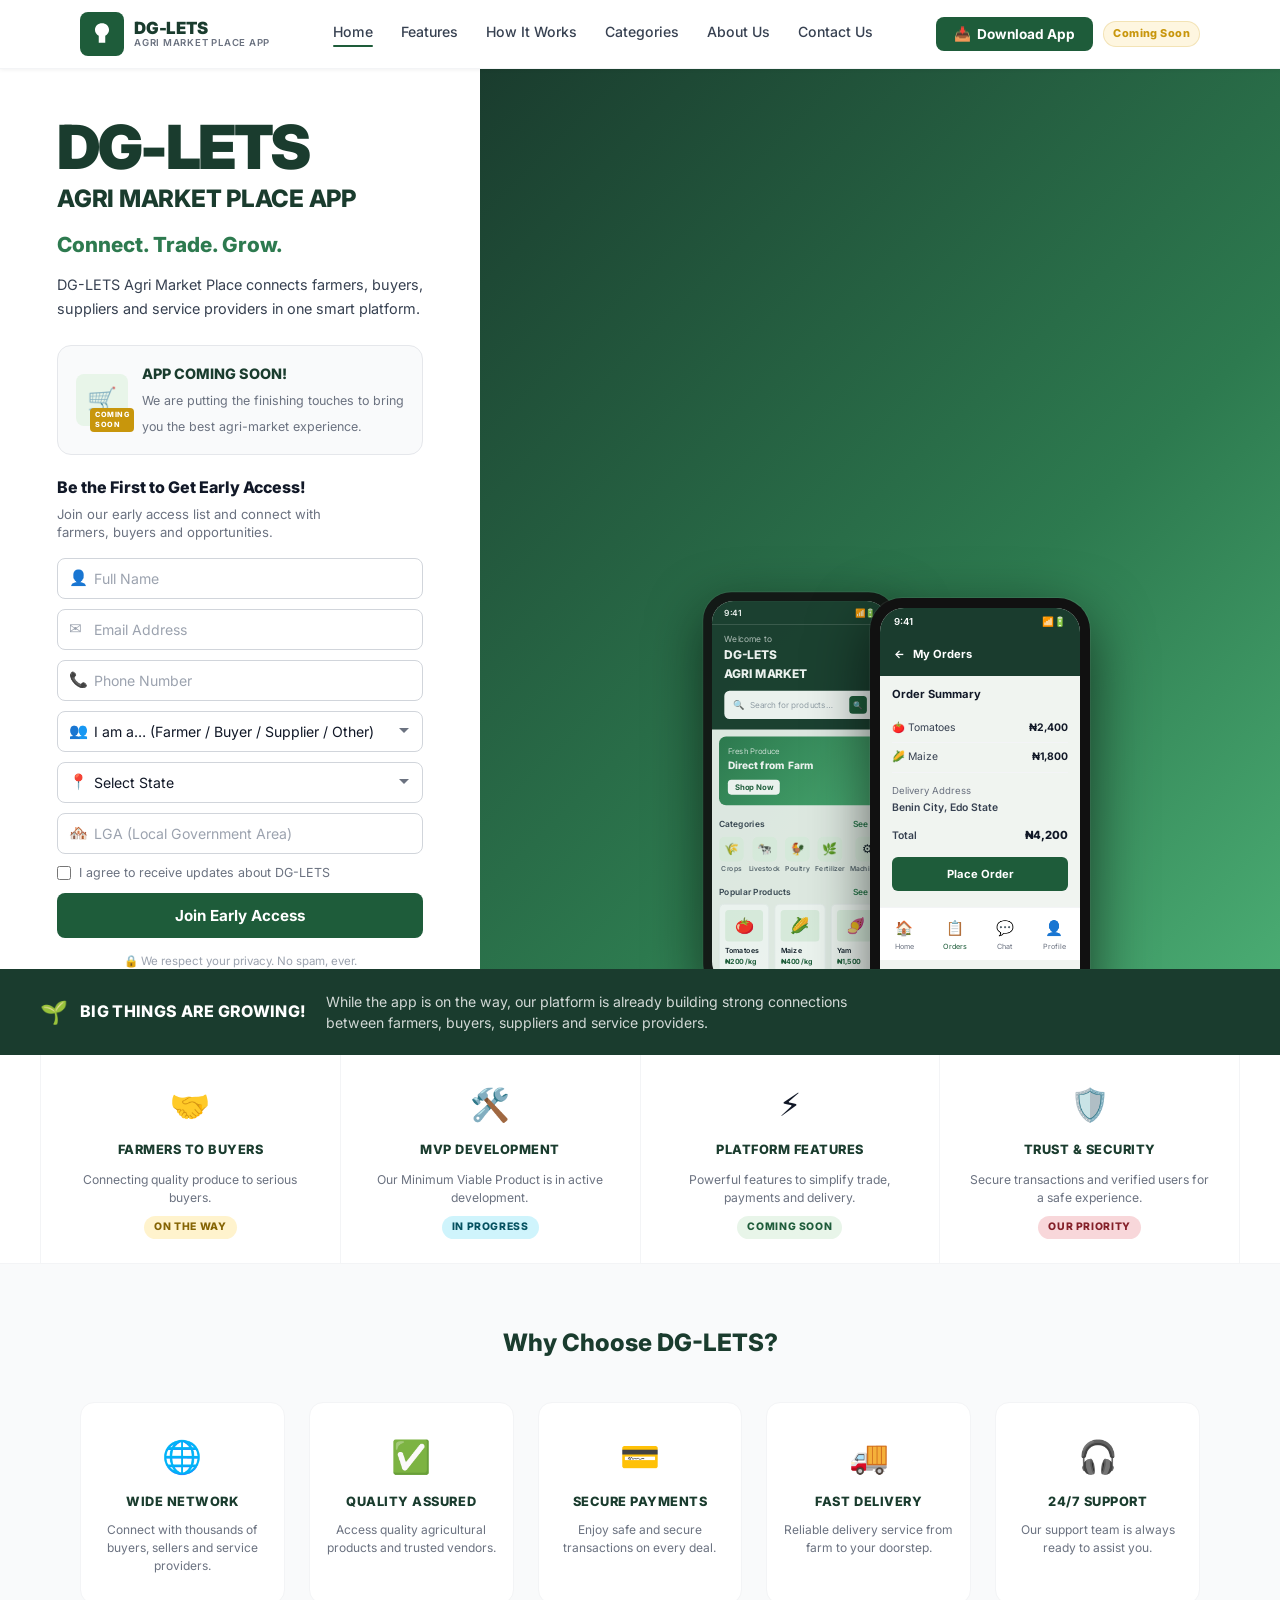
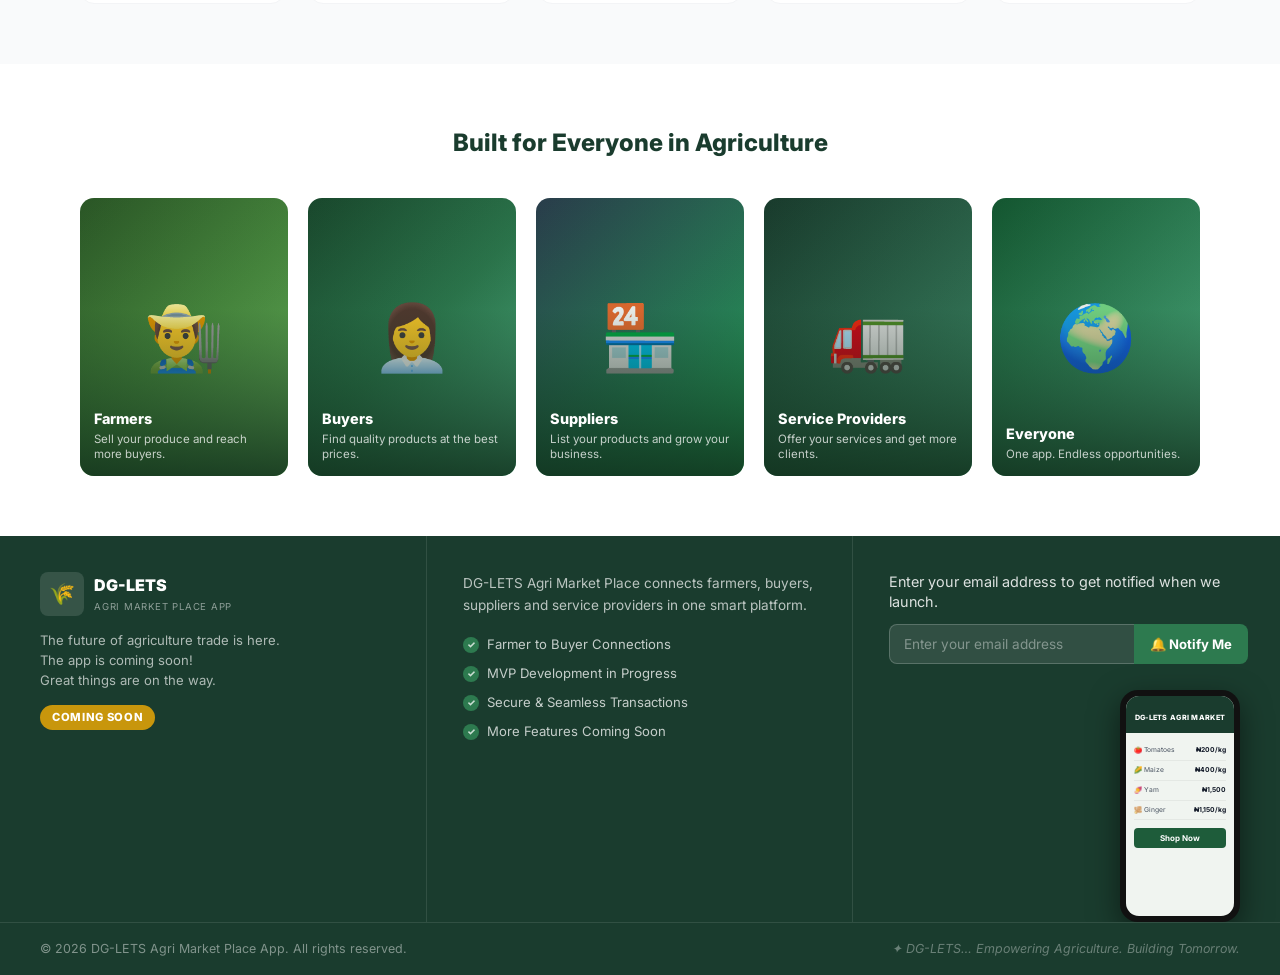
==== index.html @ 5ccb00b6 "feat: add root-level landing page for GitHub Pages hosting" ====
<!DOCTYPE html>
<html lang="en">
<head>
  <meta charset="UTF-8" />
  <meta name="viewport" content="width=device-width, initial-scale=1.0" />
  <title>DG-LETS Agri Market Place App — Connect. Trade. Grow.</title>
  <meta name="description" content="DG-LETS Agri Market Place connects farmers, buyers, suppliers and service providers in one smart platform." />
  <link rel="preconnect" href="https://fonts.googleapis.com" />
  <link rel="preconnect" href="https://fonts.gstatic.com" crossorigin />
  <link href="https://fonts.googleapis.com/css2?family=Inter:wght@300;400;500;600;700;800;900&display=swap" rel="stylesheet" />
  <link rel="stylesheet" href="styles.css" />
</head>
<body>

<!-- ═══════════════════════════════════
     NAVBAR
════════════════════════════════════ -->
<nav class="navbar" id="navbar">
  <div class="container">
    <div class="nav-inner">

      <!-- Logo -->
      <a href="#" class="nav-logo">
        <div class="nav-logo-icon">
          <svg viewBox="0 0 24 24"><path d="M12 2C8.5 2 5.5 4.5 5.5 8c0 2.5 1.5 4.5 3.5 5.5V20h6v-6.5C17 12.5 18.5 10.5 18.5 8c0-3.5-3-6-6.5-6zm-1 10.8V18h2v-5.2c-.3.1-.6.2-1 .2s-.7-.1-1-.2z"/></svg>
        </div>
        <div class="nav-logo-text">
          <span class="logo-name">DG-LETS</span>
          <span class="logo-sub">Agri Market Place App</span>
        </div>
      </a>

      <!-- Links -->
      <div class="nav-links">
        <a href="#home" class="active">Home</a>
        <a href="#features">Features</a>
        <a href="#how-it-works">How It Works</a>
        <a href="#categories">Categories</a>
        <a href="#about">About Us</a>
        <a href="#contact">Contact Us</a>
      </div>

      <!-- Right CTA -->
      <div class="nav-right">
        <button class="btn-download" onclick="scrollToForm()">
          📥 <span>Download App</span>
        </button>
        <span class="coming-soon-pill">Coming Soon</span>
      </div>

      <!-- Mobile hamburger -->
      <button class="hamburger" id="hamburger" aria-label="Open menu" aria-expanded="false">
        <span></span><span></span><span></span>
      </button>
    </div>

    <!-- Mobile menu -->
    <div class="mobile-menu" id="mobileMenu">
      <a href="#home">Home</a>
      <a href="#features">Features</a>
      <a href="#how-it-works">How It Works</a>
      <a href="#categories">Categories</a>
      <a href="#about">About Us</a>
      <a href="#contact">Contact Us</a>
      <button class="btn-download" onclick="scrollToForm()">📥 Download App</button>
    </div>
  </div>
</nav>

<!-- ═══════════════════════════════════
     HERO
════════════════════════════════════ -->
<section class="hero" id="home">

  <!-- LEFT: Form + Text -->
  <div class="hero-left container" style="padding-right:0">
    <h1 class="hero-brand-name">DG-LETS</h1>
    <p class="hero-brand-sub">AGRI MARKET PLACE APP</p>
    <p class="hero-tagline">Connect. Trade. Grow.</p>
    <p class="hero-desc">
      DG-LETS Agri Market Place connects farmers, buyers,<br>
      suppliers and service providers in one smart platform.
    </p>

    <!-- App Coming Soon box -->
    <div class="coming-soon-box">
      <div class="cs-icon">
        🛒
        <span class="cs-badge">COMING<br>SOON</span>
      </div>
      <div class="cs-text">
        <strong>APP COMING SOON!</strong>
        <span>We are putting the finishing touches to bring<br>you the best agri-market experience.</span>
      </div>
    </div>

    <!-- Early Access Form -->
    <p class="ea-heading">Be the First to Get Early Access!</p>
    <p class="ea-sub">Join our early access list and connect with<br>farmers, buyers and opportunities.</p>

    <form class="ea-form" id="earlyAccessForm" novalidate>
      <div class="form-row">
        <span class="f-icon">👤</span>
        <input type="text" id="ea-name" placeholder="Full Name" required />
      </div>
      <div class="form-row">
        <span class="f-icon">✉️</span>
        <input type="email" id="ea-email" placeholder="Email Address" required />
      </div>
      <div class="form-row">
        <span class="f-icon">📞</span>
        <input type="tel" id="ea-phone" placeholder="Phone Number" />
      </div>
      <div class="form-row">
        <span class="f-icon">👥</span>
        <select id="ea-role" required>
          <option value="" disabled selected>I am a… (Farmer / Buyer / Supplier / Other)</option>
          <option value="farmer">Farmer / Producer</option>
          <option value="buyer">Buyer / Retailer</option>
          <option value="supplier">Supplier / Trader</option>
          <option value="haulage">Haulage / Logistics</option>
          <option value="other">Other</option>
        </select>
      </div>
      <div class="form-row">
        <span class="f-icon">📍</span>
        <select id="ea-state">
          <option value="" disabled selected>Select State</option>
          <option>Abia</option><option>Adamawa</option><option>Akwa Ibom</option>
          <option>Anambra</option><option>Bauchi</option><option>Bayelsa</option>
          <option>Benue</option><option>Borno</option><option>Cross River</option>
          <option>Delta</option><option>Ebonyi</option><option>Edo</option>
          <option>Ekiti</option><option>Enugu</option><option>FCT Abuja</option>
          <option>Gombe</option><option>Imo</option><option>Jigawa</option>
          <option>Kaduna</option><option>Kano</option><option>Katsina</option>
          <option>Kebbi</option><option>Kogi</option><option>Kwara</option>
          <option>Lagos</option><option>Nasarawa</option><option>Niger</option>
          <option>Ogun</option><option>Ondo</option><option>Osun</option>
          <option>Oyo</option><option>Plateau</option><option>Rivers</option>
          <option>Sokoto</option><option>Taraba</option><option>Yobe</option>
          <option>Zamfara</option>
        </select>
      </div>
      <div class="form-row">
        <span class="f-icon">🏘️</span>
        <input type="text" id="ea-lga" placeholder="LGA (Local Government Area)" />
      </div>

      <div class="form-checkbox">
        <input type="checkbox" id="ea-consent" required />
        <label for="ea-consent">I agree to receive updates about DG-LETS</label>
      </div>

      <button type="submit" class="btn-join" id="ea-submit">Join Early Access</button>
      <p class="form-privacy">🔒 We respect your privacy. No spam, ever.</p>
    </form>

    <!-- Success state -->
    <div class="form-success" id="formSuccess">
      <div class="s-icon">🎉</div>
      <h4>You're on the list!</h4>
      <p>We'll notify you as soon as DG-LETS launches in your state.</p>
    </div>
  </div>

  <!-- RIGHT: Phone mockups on farm background -->
  <div class="hero-right">
    <div class="hero-right-bg"></div>
    <div class="hero-phones">

      <!-- Back phone: Home screen -->
      <div class="phone-wrap back">
        <div class="phone-outer">
          <div class="phone-screen">
            <div class="p1-status">
              <span>9:41</span>
              <span>📶🔋</span>
            </div>
            <div class="p1-header">
              <div class="welcome">Welcome to</div>
              <div class="app-name">DG-LETS<br>AGRI MARKET</div>
              <div class="p1-search">
                <span>🔍</span>
                <span style="font-size:.58rem;color:#9ca3af">Search for products…</span>
                <div class="sq">🔍</div>
              </div>
            </div>
            <div class="p1-banner">
              <div class="b-label">Fresh Produce</div>
              <div class="b-title">Direct from Farm</div>
              <button class="b-btn">Shop Now</button>
            </div>
            <div class="p1-cats">
              <div class="p1-cats-title"><span>Categories</span><span>See all</span></div>
              <div class="p1-cats-row">
                <div class="cat-chip"><div class="cc-icon">🌾</div><span>Crops</span></div>
                <div class="cat-chip"><div class="cc-icon">🐄</div><span>Livestock</span></div>
                <div class="cat-chip"><div class="cc-icon">🐓</div><span>Poultry</span></div>
                <div class="cat-chip"><div class="cc-icon">🌿</div><span>Fertilizer</span></div>
                <div class="cat-chip"><div class="cc-icon">⚙️</div><span>Machinery</span></div>
              </div>
            </div>
            <div class="p1-prods">
              <div class="p1-prods-title"><span>Popular Products</span><span>See all</span></div>
              <div class="p1-prods-row">
                <div class="prod-chip">
                  <div class="pc-img">🍅</div>
                  <div class="pc-name">Tomatoes</div>
                  <div class="pc-price">₦200 /kg</div>
                </div>
                <div class="prod-chip">
                  <div class="pc-img">🌽</div>
                  <div class="pc-name">Maize</div>
                  <div class="pc-price">₦400 /kg</div>
                </div>
                <div class="prod-chip">
                  <div class="pc-img">🍠</div>
                  <div class="pc-name">Yam</div>
                  <div class="pc-price">₦1,500</div>
                </div>
              </div>
            </div>
          </div>
        </div>
      </div>

      <!-- Front phone: My Orders -->
      <div class="phone-wrap front">
        <div class="phone-outer">
          <div class="phone-screen">
            <div class="p1-status">
              <span>9:41</span>
              <span>📶🔋</span>
            </div>
            <div class="p2-header">
              <span>←</span>
              <span>My Orders</span>
            </div>
            <div class="p2-body">
              <div class="p2-title">Order Summary</div>
              <div class="p2-item">
                <span class="p2-item-name">🍅 Tomatoes</span>
                <span class="p2-item-price">₦2,400</span>
              </div>
              <div class="p2-item">
                <span class="p2-item-name">🌽 Maize</span>
                <span class="p2-item-price">₦1,800</span>
              </div>
              <div class="p2-addr">
                <div class="p2-addr-label">Delivery Address</div>
                <div class="p2-addr-val">Benin City, Edo State</div>
              </div>
              <div class="p2-total">
                <span>Total</span>
                <strong>₦4,200</strong>
              </div>
              <button class="p2-btn">Place Order</button>
            </div>
            <div class="p2-nav">
              <div class="nav-item"><span class="ni-icon">🏠</span><span>Home</span></div>
              <div class="nav-item active"><span class="ni-icon">📋</span><span>Orders</span></div>
              <div class="nav-item"><span class="ni-icon">💬</span><span>Chat</span></div>
              <div class="nav-item"><span class="ni-icon">👤</span><span>Profile</span></div>
            </div>
          </div>
        </div>
      </div>

    </div>
  </div>
</section>

<!-- ═══════════════════════════════════
     BIG THINGS BANNER
════════════════════════════════════ -->
<div class="big-things-banner">
  <div class="bt-left">
    <span class="bt-icon">🌱</span>
    <strong>BIG THINGS ARE GROWING!</strong>
  </div>
  <div class="bt-right">
    While the app is on the way, our platform is already building strong connections<br>
    between farmers, buyers, suppliers and service providers.
  </div>
</div>

<!-- ═══════════════════════════════════
     STATUS BAR (4 columns)
════════════════════════════════════ -->
<div class="status-bar" id="features">
  <div class="status-bar-inner" style="max-width:1200px;margin:0 auto">
    <div class="status-col">
      <span class="sc-icon">🤝</span>
      <span class="sc-title">Farmers to Buyers</span>
      <span class="sc-desc">Connecting quality produce to serious buyers.</span>
      <span class="sc-badge on-way">ON THE WAY</span>
    </div>
    <div class="status-col">
      <span class="sc-icon">🛠️</span>
      <span class="sc-title">MVP Development</span>
      <span class="sc-desc">Our Minimum Viable Product is in active development.</span>
      <span class="sc-badge progress">IN PROGRESS</span>
    </div>
    <div class="status-col">
      <span class="sc-icon">⚡</span>
      <span class="sc-title">Platform Features</span>
      <span class="sc-desc">Powerful features to simplify trade, payments and delivery.</span>
      <span class="sc-badge coming">COMING SOON</span>
    </div>
    <div class="status-col">
      <span class="sc-icon">🛡️</span>
      <span class="sc-title">Trust &amp; Security</span>
      <span class="sc-desc">Secure transactions and verified users for a safe experience.</span>
      <span class="sc-badge priority">OUR PRIORITY</span>
    </div>
  </div>
</div>

<!-- ═══════════════════════════════════
     WHY CHOOSE DG-LETS
════════════════════════════════════ -->
<section class="why-section" id="how-it-works">
  <div class="container">
    <h2 class="why-heading">Why Choose DG-LETS?</h2>
    <div class="why-grid">
      <div class="why-card fade-up">
        <div class="why-icon">🌐</div>
        <h3>Wide Network</h3>
        <p>Connect with thousands of buyers, sellers and service providers.</p>
      </div>
      <div class="why-card fade-up" style="transition-delay:.07s">
        <div class="why-icon">✅</div>
        <h3>Quality Assured</h3>
        <p>Access quality agricultural products and trusted vendors.</p>
      </div>
      <div class="why-card fade-up" style="transition-delay:.14s">
        <div class="why-icon">💳</div>
        <h3>Secure Payments</h3>
        <p>Enjoy safe and secure transactions on every deal.</p>
      </div>
      <div class="why-card fade-up" style="transition-delay:.21s">
        <div class="why-icon">🚚</div>
        <h3>Fast Delivery</h3>
        <p>Reliable delivery service from farm to your doorstep.</p>
      </div>
      <div class="why-card fade-up" style="transition-delay:.28s">
        <div class="why-icon">🎧</div>
        <h3>24/7 Support</h3>
        <p>Our support team is always ready to assist you.</p>
      </div>
    </div>
  </div>
</section>

<!-- ═══════════════════════════════════
     BUILT FOR EVERYONE
════════════════════════════════════ -->
<section class="everyone-section" id="categories">
  <div class="container">
    <h2 class="everyone-heading">Built for Everyone in Agriculture</h2>
    <div class="people-grid">

      <div class="people-card fade-up">
        <div class="people-avatar people-img-1">👨‍🌾</div>
        <div class="people-card-overlay"></div>
        <div class="people-card-label">
          <strong>Farmers</strong>
          <span>Sell your produce and reach more buyers.</span>
        </div>
      </div>

      <div class="people-card fade-up" style="transition-delay:.08s">
        <div class="people-avatar people-img-2">👩‍💼</div>
        <div class="people-card-overlay"></div>
        <div class="people-card-label">
          <strong>Buyers</strong>
          <span>Find quality products at the best prices.</span>
        </div>
      </div>

      <div class="people-card fade-up" style="transition-delay:.16s">
        <div class="people-avatar people-img-3">🏪</div>
        <div class="people-card-overlay"></div>
        <div class="people-card-label">
          <strong>Suppliers</strong>
          <span>List your products and grow your business.</span>
        </div>
      </div>

      <div class="people-card fade-up" style="transition-delay:.24s">
        <div class="people-avatar people-img-4">🚛</div>
        <div class="people-card-overlay"></div>
        <div class="people-card-label">
          <strong>Service Providers</strong>
          <span>Offer your services and get more clients.</span>
        </div>
      </div>

      <div class="people-card fade-up" style="transition-delay:.32s">
        <div class="people-avatar people-img-5">🌍</div>
        <div class="people-card-overlay"></div>
        <div class="people-card-label">
          <strong>Everyone</strong>
          <span>One app. Endless opportunities.</span>
        </div>
      </div>

    </div>
  </div>
</section>

<!-- ═══════════════════════════════════
     FOOTER
════════════════════════════════════ -->
<footer class="footer" id="contact">
  <div class="footer-top">

    <!-- Col 1: Logo + tagline -->
    <div class="footer-logo-col">
      <div class="footer-logo">
        <div class="fl-icon">🌾</div>
        <div class="fl-text">
          <span class="fl-name">DG-LETS</span>
          <span class="fl-sub">Agri Market Place App</span>
        </div>
      </div>
      <p class="footer-tagline">
        The future of agriculture trade is here.<br>
        The app is coming soon!<br>
        Great things are on the way.
      </p>
      <span class="footer-coming-soon">COMING SOON</span>
    </div>

    <!-- Col 2: Description + checklist -->
    <div class="footer-mid-col">
      <p>
        DG-LETS Agri Market Place connects farmers, buyers,<br>
        suppliers and service providers in one smart platform.
      </p>
      <ul class="footer-checklist">
        <li>Farmer to Buyer Connections</li>
        <li>MVP Development in Progress</li>
        <li>Secure &amp; Seamless Transactions</li>
        <li>More Features Coming Soon</li>
      </ul>
    </div>

    <!-- Col 3: Notify form + mini phone -->
    <div class="footer-right-col">
      <div class="footer-notify">
        <p>Enter your email address to get notified when we launch.</p>
        <div class="notify-row">
          <input type="email" id="footer-email" placeholder="Enter your email address" />
          <button type="button" id="notifyBtn">🔔 Notify Me</button>
        </div>
      </div>
      <div class="footer-phone">
        <div class="footer-phone-outer">
          <div class="footer-phone-screen">
            <div class="fps-header"><span>DG-LETS AGRI MARKET</span></div>
            <div class="fps-body">
              <div class="fps-row"><span>🍅 Tomatoes</span><strong>₦200/kg</strong></div>
              <div class="fps-row"><span>🌽 Maize</span><strong>₦400/kg</strong></div>
              <div class="fps-row"><span>🍠 Yam</span><strong>₦1,500</strong></div>
              <div class="fps-row"><span>🫚 Ginger</span><strong>₦1,150/kg</strong></div>
              <button class="fps-btn">Shop Now</button>
            </div>
          </div>
        </div>
      </div>
    </div>

  </div>

  <div class="footer-bottom">
    <span>© 2026 DG-LETS Agri Market Place App. All rights reserved.</span>
    <span class="footer-bottom-tagline">✦ DG-LETS… Empowering Agriculture. Building Tomorrow.</span>
  </div>
</footer>

<!-- Toast -->
<div class="toast" id="toast">
  <span>🎉</span>
  <span id="toastMsg">You're on the early access list!</span>
</div>

<script src="app.js"></script>
</body>
</html>
---- styles.css ----
/* ============================================================
   DG-LETS AGRI MARKET — Landing Page Styles (Reference Match)
   ============================================================ */
:root {
  --green-dark:  #1a3c2e;
  --green-main:  #1e5c3a;
  --green-mid:   #2d7a4f;
  --green-light: #4caf75;
  --green-pale:  #e8f5e9;
  --gold:        #c8960c;
  --gold-bg:     #fef6e0;
  --white:       #ffffff;
  --off-white:   #f9fafb;
  --gray-900:    #111827;
  --gray-700:    #374151;
  --gray-500:    #6b7280;
  --gray-300:    #d1d5db;
  --gray-100:    #f3f4f6;
  --font:        'Inter', system-ui, sans-serif;
  --radius:      8px;
  --radius-lg:   14px;
  --shadow:      0 2px 12px rgba(0,0,0,.10);
  --shadow-lg:   0 8px 32px rgba(0,0,0,.15);
}
*, *::before, *::after { box-sizing: border-box; margin: 0; padding: 0; }
html { scroll-behavior: smooth; }
body { font-family: var(--font); background: var(--white); color: var(--gray-900); line-height: 1.6; overflow-x: hidden; }
a { text-decoration: none; color: inherit; }
img { max-width: 100%; display: block; }
button, input, select { font-family: var(--font); }
.container { max-width: 1200px; margin: 0 auto; padding: 0 40px; }

/* ══════════════════════════════════════
   NAVBAR
══════════════════════════════════════ */
.navbar {
  background: var(--white);
  border-bottom: 1px solid var(--gray-100);
  position: sticky; top: 0; z-index: 1000;
  box-shadow: 0 1px 4px rgba(0,0,0,.06);
}
.nav-inner {
  display: flex; align-items: center;
  justify-content: space-between;
  height: 68px;
}
.nav-logo { display: flex; align-items: center; gap: 10px; }
.nav-logo-icon {
  width: 44px; height: 44px;
  background: var(--green-main);
  border-radius: var(--radius);
  display: flex; align-items: center; justify-content: center;
  flex-shrink: 0;
}
.nav-logo-icon svg { width: 26px; height: 26px; fill: white; }
.nav-logo-text { line-height: 1.1; }
.nav-logo-text .logo-name { font-size: 1.05rem; font-weight: 900; color: var(--green-dark); letter-spacing: -.01em; display: block; }
.nav-logo-text .logo-sub  { font-size: .6rem; font-weight: 600; color: var(--gray-500); letter-spacing: .08em; text-transform: uppercase; display: block; }
.nav-links { display: flex; align-items: center; gap: 28px; }
.nav-links a { font-size: .88rem; font-weight: 500; color: var(--gray-700); transition: color .2s; position: relative; padding-bottom: 3px; }
.nav-links a.active::after, .nav-links a:hover::after { content:''; position:absolute; bottom:0; left:0; right:0; height:2px; background:var(--green-main); border-radius:2px; }
.nav-links a:hover { color: var(--green-main); }
.nav-right { display: flex; align-items: center; gap: 10px; }
.btn-download {
  background: var(--green-main); color: white;
  border: none; border-radius: var(--radius);
  padding: 9px 18px; font-size: .85rem; font-weight: 700;
  cursor: pointer; display: flex; align-items: center; gap: 6px;
  transition: background .2s;
}
.btn-download:hover { background: var(--green-mid); }
.coming-soon-pill {
  background: var(--gold-bg); color: var(--gold);
  font-size: .68rem; font-weight: 800; padding: 3px 9px;
  border-radius: 50px; letter-spacing: .04em;
  border: 1px solid rgba(200,150,12,.2);
  white-space: nowrap;
}
.hamburger { display: none; flex-direction: column; gap: 5px; cursor: pointer; background: none; border: none; padding: 4px; }
.hamburger span { display: block; width: 22px; height: 2px; background: var(--gray-700); border-radius: 2px; transition: all .3s; }
.mobile-menu { display: none; flex-direction: column; padding: 12px 0 20px; border-top: 1px solid var(--gray-100); gap: 2px; }
.mobile-menu a { font-size: .95rem; font-weight: 500; color: var(--gray-700); padding: 10px 0; display: block; border-bottom: 1px solid var(--gray-100); }
.mobile-menu .btn-download { margin-top: 12px; justify-content: center; }
.mobile-menu.open { display: flex; }

/* ══════════════════════════════════════
   HERO
══════════════════════════════════════ */
.hero {
  background: var(--white);
  padding: 0;
  display: grid;
  grid-template-columns: 480px 1fr;
  min-height: calc(100vh - 68px);
  max-height: 900px;
  overflow: hidden;
}

/* LEFT PANEL */
.hero-left {
  padding: 48px 40px 48px 0;
  display: flex; flex-direction: column; justify-content: center;
}
.hero-brand-name {
  font-size: 3.8rem; font-weight: 900;
  color: var(--green-dark); letter-spacing: -.04em;
  line-height: 1; margin-bottom: 2px;
}
.hero-brand-sub {
  font-size: 1.5rem; font-weight: 800;
  color: var(--green-dark); letter-spacing: -.01em;
  margin-bottom: 10px;
}
.hero-tagline {
  font-size: 1.3rem; font-weight: 800;
  color: var(--green-mid); margin-bottom: 12px;
}
.hero-desc {
  font-size: .9rem; color: var(--gray-700);
  line-height: 1.65; margin-bottom: 24px;
  max-width: 400px;
}

/* Coming soon box */
.coming-soon-box {
  background: var(--off-white);
  border: 1px solid var(--gray-200, #e5e7eb);
  border-radius: var(--radius-lg);
  padding: 16px 18px;
  display: flex; align-items: center; gap: 14px;
  margin-bottom: 20px;
}
.cs-icon {
  width: 52px; height: 52px; flex-shrink: 0;
  background: var(--green-pale);
  border-radius: var(--radius);
  display: flex; align-items: center; justify-content: center;
  font-size: 1.5rem; position: relative;
}
.cs-icon .cs-badge {
  position: absolute; bottom: -6px; right: -6px;
  background: var(--gold); color: white;
  font-size: .45rem; font-weight: 800;
  padding: 2px 5px; border-radius: 4px; letter-spacing: .06em;
  line-height: 1.4;
}
.cs-text strong { font-size: .9rem; font-weight: 800; color: var(--green-dark); display: block; margin-bottom: 2px; }
.cs-text span   { font-size: .78rem; color: var(--gray-500); line-height: 1.4; }

/* Early access subheading */
.ea-heading { font-size: 1rem; font-weight: 800; color: var(--gray-900); margin-bottom: 4px; }
.ea-sub     { font-size: .82rem; color: var(--gray-500); margin-bottom: 16px; line-height: 1.4; }

/* Form */
.ea-form { display: flex; flex-direction: column; gap: 10px; }
.form-row { position: relative; }
.form-row .f-icon {
  position: absolute; left: 12px; top: 50%; transform: translateY(-50%);
  font-size: .95rem; pointer-events: none; color: var(--gray-400, #9ca3af);
}
.form-row input,
.form-row select {
  width: 100%; padding: 11px 12px 11px 36px;
  border: 1.5px solid var(--gray-300);
  border-radius: var(--radius);
  font-size: .88rem; color: var(--gray-900);
  background: var(--white); outline: none;
  transition: border-color .2s;
  appearance: none;
}
.form-row input::placeholder { color: var(--gray-400, #9ca3af); }
.form-row input:focus,
.form-row select:focus { border-color: var(--green-mid); box-shadow: 0 0 0 3px rgba(45,122,79,.1); }
.form-row select { background-image: url("data:image/svg+xml,%3Csvg xmlns='http://www.w3.org/2000/svg' width='12' height='12' viewBox='0 0 12 12'%3E%3Cpath fill='%236b7280' d='M6 8L1 3h10z'/%3E%3C/svg%3E"); background-repeat: no-repeat; background-position: right 12px center; padding-right: 32px; }
.form-checkbox { display: flex; align-items: flex-start; gap: 8px; }
.form-checkbox input[type=checkbox] { width: 14px; height: 14px; margin-top: 2px; flex-shrink: 0; accent-color: var(--green-main); }
.form-checkbox label { font-size: .78rem; color: var(--gray-500); line-height: 1.4; }
.btn-join {
  background: var(--green-main); color: white;
  border: none; border-radius: var(--radius);
  padding: 13px 24px; font-size: .95rem; font-weight: 700;
  cursor: pointer; width: 100%;
  transition: background .2s, transform .15s;
  margin-top: 2px;
}
.btn-join:hover { background: var(--green-mid); transform: translateY(-1px); }
.form-privacy { font-size: .72rem; color: var(--gray-400, #9ca3af); text-align: center; display: flex; align-items: center; justify-content: center; gap: 5px; margin-top: 4px; }
.field-error { font-size: .72rem; color: #ef4444; margin-top: 3px; display: block; }
.form-success { display: none; text-align: center; padding: 24px 0; }
.form-success .s-icon { font-size: 2.5rem; margin-bottom: 10px; }
.form-success h4 { font-size: 1rem; font-weight: 700; color: var(--green-dark); margin-bottom: 6px; }
.form-success p { font-size: .85rem; color: var(--gray-500); }

/* RIGHT PANEL — phones + farm bg */
.hero-right {
  position: relative;
  background: linear-gradient(135deg, #1a3c2e 0%, #2d7a4f 60%, #4caf75 100%);
  overflow: hidden;
  display: flex; align-items: flex-end; justify-content: center;
}
.hero-right-bg {
  position: absolute; inset: 0;
  background-image: url('https://images.unsplash.com/photo-1416879595882-3373a0480b5b?w=900&q=80');
  background-size: cover; background-position: center;
  opacity: .35;
}
.hero-phones {
  position: relative; z-index: 2;
  display: flex; align-items: flex-end; gap: -20px;
  padding-bottom: 0; padding-top: 40px;
}
.phone-wrap { position: relative; }
.phone-wrap.back {
  transform: translateX(30px) scale(.88);
  z-index: 1; opacity: .9;
}
.phone-wrap.front {
  z-index: 2;
  transform: translateX(-10px);
}
.phone-outer {
  width: 220px;
  background: #111;
  border-radius: 32px;
  padding: 10px;
  box-shadow: 0 20px 60px rgba(0,0,0,.6), 0 0 0 1px rgba(255,255,255,.08);
}
.phone-screen {
  background: #f0f4f0;
  border-radius: 24px;
  overflow: hidden;
  min-height: 400px;
}
/* Phone 1 — Home screen */
.p1-status { background: var(--green-dark); padding: 6px 14px; display: flex; justify-content: space-between; align-items: center; }
.p1-status span { color: white; font-size: .6rem; font-weight: 600; }
.p1-header { background: var(--green-dark); padding: 8px 14px 12px; }
.p1-header .welcome { font-size: .6rem; color: rgba(255,255,255,.7); }
.p1-header .app-name { font-size: .85rem; font-weight: 800; color: white; }
.p1-search { background: white; border-radius: 6px; padding: 6px 10px; display: flex; align-items: center; gap: 6px; margin-top: 8px; }
.p1-search span { font-size: .65rem; color: var(--gray-400, #9ca3af); }
.p1-search .sq { width: 20px; height: 20px; background: var(--green-main); border-radius: 4px; display: flex; align-items: center; justify-content: center; font-size: .55rem; color: white; margin-left: auto; }
.p1-banner { margin: 8px; background: linear-gradient(135deg, var(--green-mid), var(--green-light)); border-radius: 8px; padding: 10px; overflow: hidden; position: relative; }
.p1-banner .b-label { font-size: .55rem; color: rgba(255,255,255,.8); }
.p1-banner .b-title { font-size: .72rem; font-weight: 800; color: white; }
.p1-banner .b-btn { background: white; color: var(--green-main); border: none; border-radius: 4px; padding: 3px 8px; font-size: .55rem; font-weight: 700; margin-top: 6px; cursor: pointer; }
.p1-cats { padding: 6px 8px; }
.p1-cats-title { display: flex; justify-content: space-between; font-size: .6rem; font-weight: 600; color: var(--gray-700); margin-bottom: 6px; }
.p1-cats-title span:last-child { color: var(--green-mid); }
.p1-cats-row { display: flex; gap: 6px; }
.cat-chip { display: flex; flex-direction: column; align-items: center; gap: 3px; }
.cat-chip .cc-icon { width: 28px; height: 28px; background: var(--green-pale); border-radius: 6px; display: flex; align-items: center; justify-content: center; font-size: .85rem; }
.cat-chip span { font-size: .48rem; color: var(--gray-600, #4b5563); font-weight: 500; }
.p1-prods { padding: 6px 8px 10px; }
.p1-prods-title { display: flex; justify-content: space-between; font-size: .6rem; font-weight: 600; color: var(--gray-700); margin-bottom: 6px; }
.p1-prods-title span:last-child { color: var(--green-mid); }
.p1-prods-row { display: flex; gap: 6px; }
.prod-chip { flex: 1; background: white; border-radius: 6px; padding: 6px; border: 1px solid var(--gray-100); }
.prod-chip .pc-img { width: 100%; height: 36px; border-radius: 4px; background: var(--green-pale); margin-bottom: 4px; display: flex; align-items: center; justify-content: center; font-size: 1.1rem; }
.prod-chip .pc-name { font-size: .5rem; font-weight: 600; color: var(--gray-900); }
.prod-chip .pc-price { font-size: .5rem; color: var(--green-main); font-weight: 700; }

/* Phone 2 — My Orders screen */
.p2-header { background: var(--green-dark); padding: 10px 14px 12px; display: flex; align-items: center; gap: 8px; }
.p2-header span { color: white; font-size: .7rem; font-weight: 700; }
.p2-body { padding: 10px 12px; }
.p2-title { font-size: .7rem; font-weight: 700; color: var(--gray-900); margin-bottom: 10px; }
.p2-item { display: flex; justify-content: space-between; align-items: center; padding: 6px 0; border-bottom: 1px solid var(--gray-100); }
.p2-item-name { font-size: .65rem; color: var(--gray-700); }
.p2-item-price { font-size: .65rem; font-weight: 700; color: var(--gray-900); }
.p2-addr { margin-top: 10px; }
.p2-addr-label { font-size: .6rem; color: var(--gray-500); margin-bottom: 2px; }
.p2-addr-val { font-size: .65rem; font-weight: 600; color: var(--gray-700); }
.p2-total { margin-top: 10px; display: flex; justify-content: space-between; align-items: center; }
.p2-total span { font-size: .65rem; color: var(--gray-700); font-weight: 600; }
.p2-total strong { font-size: .7rem; font-weight: 800; color: var(--gray-900); }
.p2-btn { background: var(--green-main); color: white; border: none; border-radius: 6px; padding: 10px; width: 100%; font-size: .7rem; font-weight: 700; margin-top: 12px; cursor: pointer; }
.p2-nav { background: white; display: flex; justify-content: space-around; padding: 8px 0; border-top: 1px solid var(--gray-100); margin-top: 6px; }
.nav-item { display: flex; flex-direction: column; align-items: center; gap: 2px; font-size: .45rem; color: var(--gray-500); }
.nav-item.active { color: var(--green-main); }
.nav-item .ni-icon { font-size: .9rem; }

/* ══════════════════════════════════════
   BIG THINGS BANNER
══════════════════════════════════════ */
.big-things-banner {
  background: var(--green-dark);
  color: white; padding: 22px 40px;
  display: flex; align-items: center; gap: 20px;
  flex-wrap: wrap;
}
.bt-left { display: flex; align-items: center; gap: 12px; white-space: nowrap; }
.bt-left .bt-icon { font-size: 1.4rem; }
.bt-left strong { font-size: 1rem; font-weight: 800; letter-spacing: .02em; }
.bt-right { font-size: .88rem; color: rgba(255,255,255,.8); line-height: 1.5; }

/* ══════════════════════════════════════
   STATUS BAR (4 columns)
══════════════════════════════════════ */
.status-bar { background: var(--white); border-bottom: 1px solid var(--gray-100); }
.status-bar-inner {
  display: grid; grid-template-columns: repeat(4, 1fr);
  border-left: 1px solid var(--gray-100);
}
.status-col {
  padding: 24px 28px;
  border-right: 1px solid var(--gray-100);
  display: flex; flex-direction: column; align-items: center;
  text-align: center; gap: 10px;
}
.sc-icon { font-size: 2rem; }
.sc-title { font-size: .8rem; font-weight: 800; color: var(--green-dark); text-transform: uppercase; letter-spacing: .04em; }
.sc-desc { font-size: .76rem; color: var(--gray-500); line-height: 1.45; }
.sc-badge {
  font-size: .65rem; font-weight: 800; letter-spacing: .06em;
  padding: 3px 10px; border-radius: 50px; text-transform: uppercase;
}
.sc-badge.on-way   { background: #fff3cd; color: #856404; }
.sc-badge.progress { background: #cff4fc; color: #055160; }
.sc-badge.coming   { background: var(--green-pale); color: var(--green-main); }
.sc-badge.priority { background: #f8d7da; color: #842029; }

/* ══════════════════════════════════════
   WHY CHOOSE
══════════════════════════════════════ */
.why-section { background: var(--off-white); padding: 60px 0; }
.why-heading { text-align: center; font-size: 1.5rem; font-weight: 800; color: var(--green-dark); margin-bottom: 40px; }
.why-grid {
  display: grid; grid-template-columns: repeat(5, 1fr); gap: 24px;
}
.why-card {
  background: var(--white); border-radius: var(--radius-lg);
  padding: 28px 16px; text-align: center;
  border: 1px solid var(--gray-100);
  transition: all .2s;
}
.why-card:hover { transform: translateY(-3px); box-shadow: var(--shadow); }
.why-icon { font-size: 2rem; margin-bottom: 10px; }
.why-card h3 { font-size: .8rem; font-weight: 800; color: var(--green-dark); text-transform: uppercase; letter-spacing: .04em; margin-bottom: 8px; }
.why-card p { font-size: .75rem; color: var(--gray-500); line-height: 1.5; }

/* ══════════════════════════════════════
   BUILT FOR EVERYONE
══════════════════════════════════════ */
.everyone-section { background: var(--white); padding: 60px 0; }
.everyone-heading { text-align: center; font-size: 1.5rem; font-weight: 800; color: var(--green-dark); margin-bottom: 36px; }
.people-grid { display: grid; grid-template-columns: repeat(5, 1fr); gap: 20px; }
.people-card { position: relative; border-radius: var(--radius-lg); overflow: hidden; aspect-ratio: 3/4; cursor: pointer; }
.people-card-img {
  width: 100%; height: 100%; object-fit: cover;
  transition: transform .3s;
}
.people-card:hover .people-card-img { transform: scale(1.04); }
.people-card-overlay {
  position: absolute; inset: 0;
  background: linear-gradient(to top, rgba(15,45,26,.85) 0%, rgba(15,45,26,.1) 60%);
}
.people-card-label {
  position: absolute; bottom: 0; left: 0; right: 0;
  padding: 16px 14px 14px;
  color: white;
}
.people-card-label strong { font-size: .9rem; font-weight: 800; display: block; margin-bottom: 2px; }
.people-card-label span  { font-size: .72rem; color: rgba(255,255,255,.75); line-height: 1.3; display: block; }

/* Placeholder images using CSS gradients (no external images needed) */
.people-img-1 { background: linear-gradient(135deg, #2d5a27 0%, #4a8c3f 50%, #6dba60 100%); }
.people-img-2 { background: linear-gradient(135deg, #1a4a2e 0%, #2d7a4f 50%, #52b788 100%); }
.people-img-3 { background: linear-gradient(135deg, #2c3e50 0%, #27ae60 100%); }
.people-img-4 { background: linear-gradient(135deg, #1a3c2e 0%, #40916c 100%); }
.people-img-5 { background: linear-gradient(135deg, #145a32 0%, #52b788 100%); }

/* Person avatar inside placeholder */
.people-avatar { width: 100%; height: 100%; display: flex; align-items: center; justify-content: center; font-size: 4rem; }

/* ══════════════════════════════════════
   FOOTER
══════════════════════════════════════ */
.footer { background: var(--green-dark); color: white; }
.footer-top {
  display: grid; grid-template-columns: 1fr 1fr 1fr;
  gap: 0; border-bottom: 1px solid rgba(255,255,255,.1);
}
/* Left: logo + tagline */
.footer-logo-col {
  padding: 36px 36px 36px 40px;
  border-right: 1px solid rgba(255,255,255,.1);
  display: flex; flex-direction: column; gap: 14px;
}
.footer-logo { display: flex; align-items: center; gap: 10px; }
.footer-logo .fl-icon { width: 44px; height: 44px; background: rgba(255,255,255,.12); border-radius: var(--radius); display: flex; align-items: center; justify-content: center; font-size: 1.3rem; }
.footer-logo .fl-text .fl-name { font-size: 1rem; font-weight: 900; color: white; display: block; }
.footer-logo .fl-text .fl-sub  { font-size: .6rem; color: rgba(255,255,255,.5); letter-spacing: .08em; text-transform: uppercase; display: block; }
.footer-tagline { font-size: .82rem; color: rgba(255,255,255,.65); line-height: 1.55; }
.footer-coming-soon { background: var(--gold); color: white; font-size: .7rem; font-weight: 800; padding: 4px 12px; border-radius: 50px; letter-spacing: .06em; display: inline-block; align-self: flex-start; }

/* Middle: description + checklist */
.footer-mid-col {
  padding: 36px 36px;
  border-right: 1px solid rgba(255,255,255,.1);
}
.footer-mid-col p { font-size: .85rem; color: rgba(255,255,255,.7); line-height: 1.65; margin-bottom: 18px; }
.footer-checklist { list-style: none; display: flex; flex-direction: column; gap: 8px; }
.footer-checklist li { font-size: .82rem; color: rgba(255,255,255,.75); display: flex; align-items: center; gap: 8px; }
.footer-checklist li::before { content: '✓'; width: 16px; height: 16px; background: var(--green-mid); border-radius: 50%; display: flex; align-items: center; justify-content: center; font-size: .6rem; font-weight: 800; flex-shrink: 0; }

/* Right: notify form + phone mockup */
.footer-right-col {
  padding: 36px 40px 0 36px;
  display: flex; flex-direction: column; justify-content: space-between;
  overflow: hidden;
}
.footer-notify p { font-size: .9rem; color: rgba(255,255,255,.85); margin-bottom: 12px; line-height: 1.4; }
.notify-row { display: flex; gap: 0; margin-bottom: 10px; }
.notify-row input {
  flex: 1; padding: 11px 14px;
  background: rgba(255,255,255,.1); border: 1px solid rgba(255,255,255,.2);
  border-right: none; border-radius: var(--radius) 0 0 var(--radius);
  color: white; font-size: .85rem; outline: none;
  transition: border-color .2s;
}
.notify-row input::placeholder { color: rgba(255,255,255,.4); }
.notify-row input:focus { border-color: rgba(255,255,255,.5); }
.notify-row button {
  background: var(--green-mid); color: white; border: none;
  padding: 11px 16px; border-radius: 0 var(--radius) var(--radius) 0;
  font-size: .82rem; font-weight: 700; cursor: pointer;
  white-space: nowrap; display: flex; align-items: center; gap: 5px;
  transition: background .2s;
}
.notify-row button:hover { background: var(--green-light); }

/* Mini phone in footer */
.footer-phone { align-self: flex-end; margin-top: 16px; }
.footer-phone-outer {
  width: 120px; background: #111; border-radius: 18px;
  padding: 6px; box-shadow: 0 10px 30px rgba(0,0,0,.5);
}
.footer-phone-screen {
  background: #f0f4f0; border-radius: 13px;
  min-height: 220px; overflow: hidden;
}
.fps-header { background: var(--green-dark); padding: 6px 8px; text-align: center; }
.fps-header span { font-size: .45rem; font-weight: 800; color: white; letter-spacing: .04em; }
.fps-body { padding: 8px; }
.fps-row { display: flex; justify-content: space-between; align-items: center; padding: 4px 0; border-bottom: 1px solid rgba(0,0,0,.05); }
.fps-row span { font-size: .42rem; color: var(--gray-600, #4b5563); }
.fps-row strong { font-size: .42rem; color: var(--gray-900); }
.fps-btn { background: var(--green-main); color: white; border: none; border-radius: 4px; padding: 5px 8px; width: 100%; font-size: .5rem; font-weight: 700; margin-top: 8px; cursor: pointer; }

/* Footer bottom bar */
.footer-bottom {
  padding: 16px 40px;
  display: flex; align-items: center; justify-content: space-between;
  font-size: .78rem; color: rgba(255,255,255,.45);
  flex-wrap: wrap; gap: 8px;
}
.footer-bottom strong { color: rgba(255,255,255,.6); }
.footer-bottom-tagline { font-style: italic; color: rgba(255,255,255,.35); }

/* ══════════════════════════════════════
   TOAST
══════════════════════════════════════ */
.toast {
  position: fixed; bottom: 28px; right: 28px;
  background: var(--green-dark); color: white;
  padding: 14px 22px; border-radius: var(--radius-lg);
  box-shadow: var(--shadow-lg); font-size: .88rem; font-weight: 500;
  display: flex; align-items: center; gap: 10px; z-index: 9999;
  transform: translateY(80px); opacity: 0;
  transition: all .35s cubic-bezier(.34,1.56,.64,1);
  max-width: 340px;
}
.toast.show { transform: translateY(0); opacity: 1; }

/* ══════════════════════════════════════
   ANIMATIONS
══════════════════════════════════════ */
.fade-up { opacity: 0; transform: translateY(24px); transition: opacity .55s ease, transform .55s ease; }
.fade-up.visible { opacity: 1; transform: translateY(0); }

/* ══════════════════════════════════════
   RESPONSIVE
══════════════════════════════════════ */
@media (max-width: 1024px) {
  .hero { grid-template-columns: 1fr 1fr; }
  .why-grid { grid-template-columns: repeat(3, 1fr); }
  .people-grid { grid-template-columns: repeat(3, 1fr); }
  .footer-top { grid-template-columns: 1fr 1fr; }
  .footer-right-col { grid-column: 1 / -1; border-right: none; border-top: 1px solid rgba(255,255,255,.1); flex-direction: row; align-items: center; gap: 32px; }
}
@media (max-width: 860px) {
  .container { padding: 0 20px; }
  .hero { grid-template-columns: 1fr; max-height: none; }
  .hero-left { padding: 40px 0; }
  .hero-right { min-height: 400px; }
  .status-bar-inner { grid-template-columns: repeat(2, 1fr); }
  .why-grid { grid-template-columns: repeat(2, 1fr); }
  .people-grid { grid-template-columns: repeat(2, 1fr); }
  .footer-top { grid-template-columns: 1fr; }
  .footer-logo-col, .footer-mid-col, .footer-right-col { border-right: none; border-bottom: 1px solid rgba(255,255,255,.1); }
  .footer-right-col { flex-direction: column; align-items: flex-start; }
  .nav-links { display: none; }
  .nav-right .btn-download span { display: none; }
  .hamburger { display: flex; }
  .big-things-banner { padding: 18px 20px; }
}
@media (max-width: 560px) {
  .hero-brand-name { font-size: 2.8rem; }
  .status-bar-inner { grid-template-columns: 1fr; }
  .why-grid { grid-template-columns: repeat(2, 1fr); }
  .people-grid { grid-template-columns: repeat(2, 1fr); }
  .footer-bottom { flex-direction: column; text-align: center; }
  .phone-wrap.back { display: none; }
  .hero-phones { justify-content: center; padding: 20px 0 0; }
}
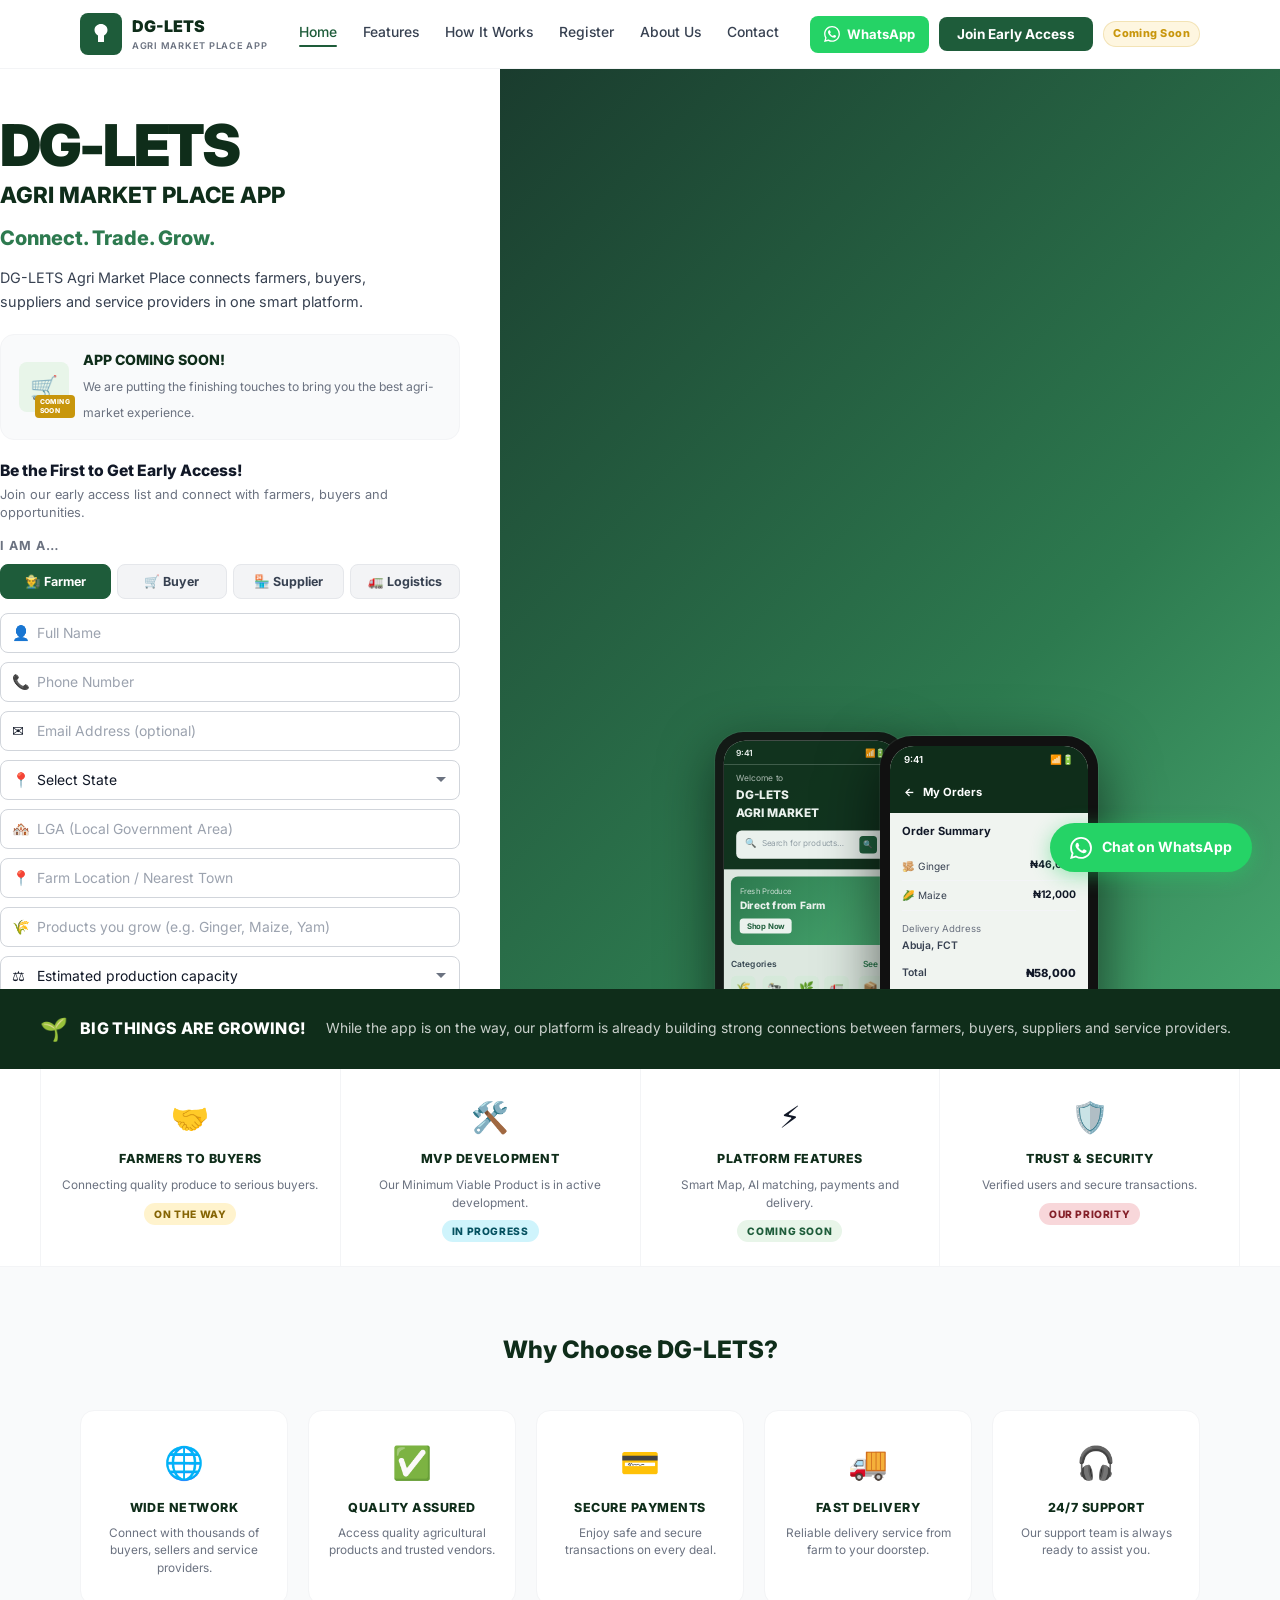
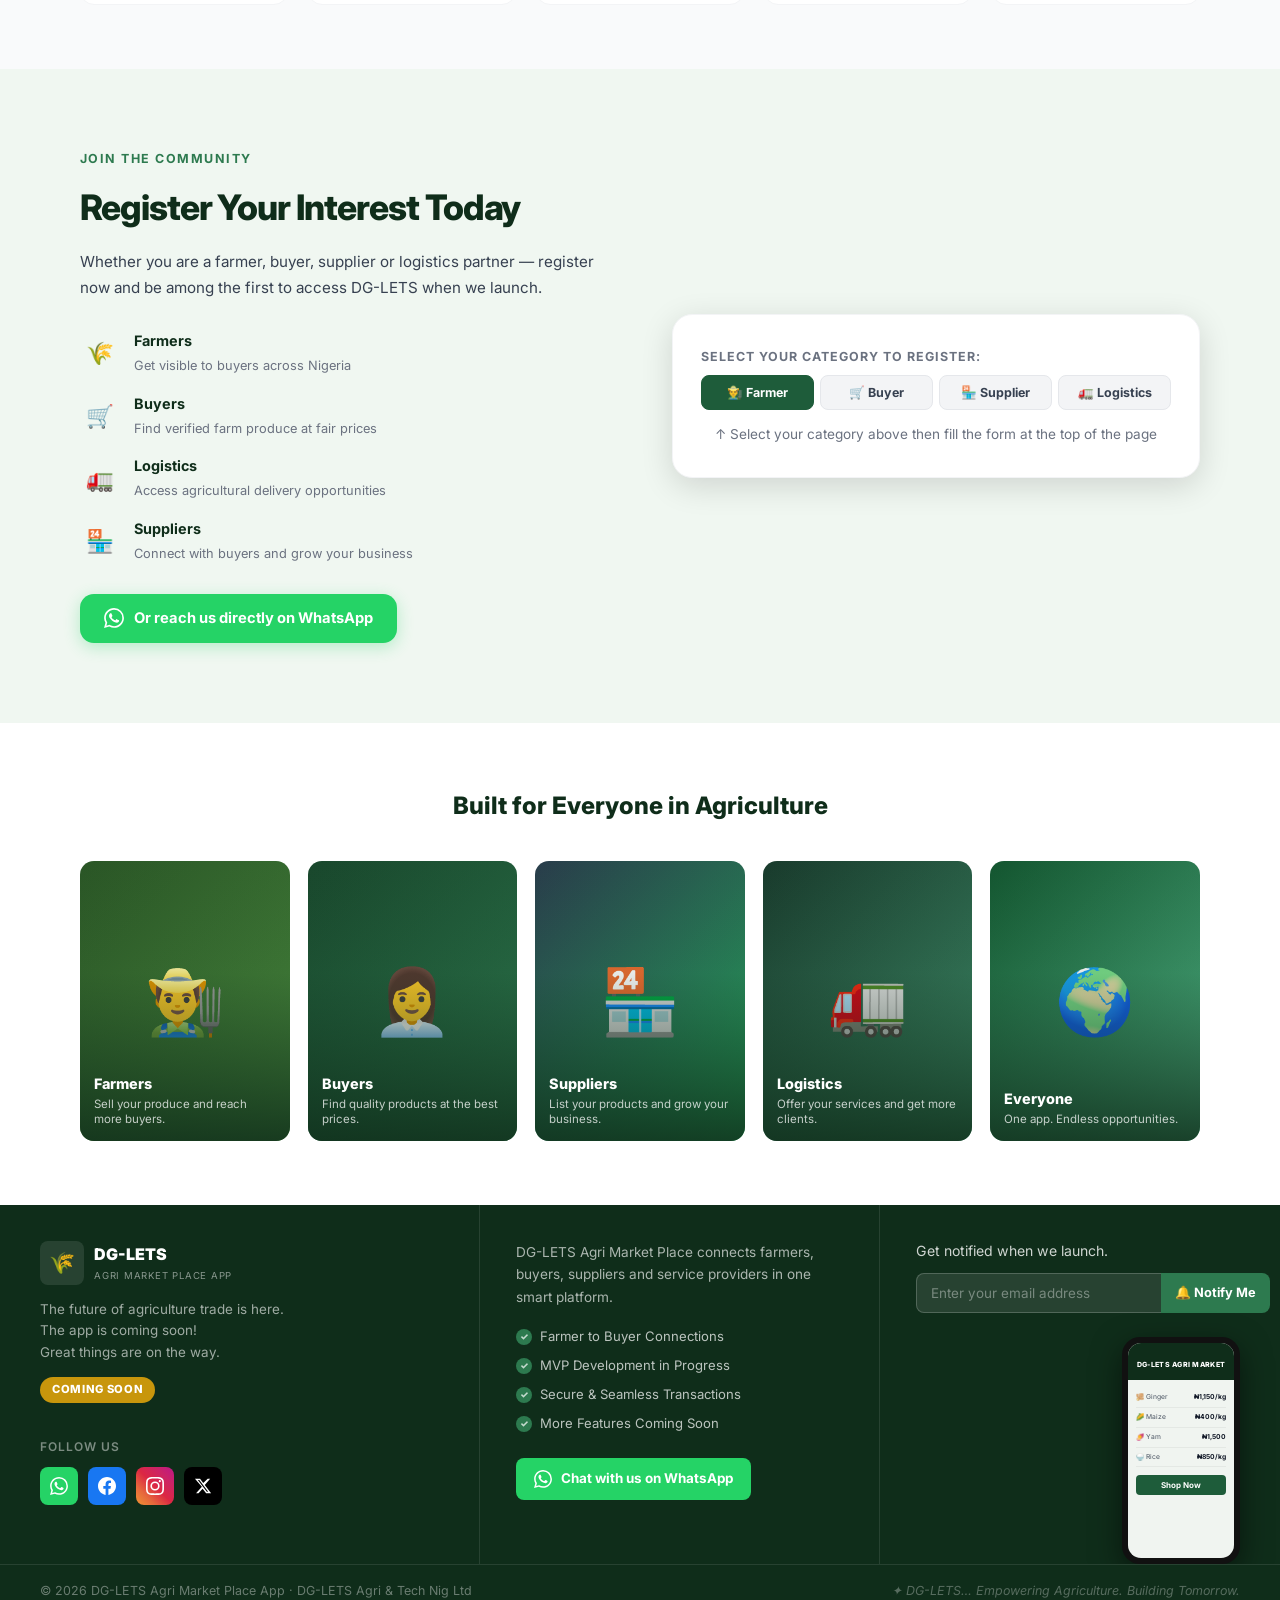
==== commit 03370fa6: "feat: upgrade landing page to full lead generation machine FORMS - Role-specific forms: Farmer, Buye" ====
--- a/index.html
+++ b/index.html
@@ -3,14 +3,96 @@
 <head>
   <meta charset="UTF-8" />
   <meta name="viewport" content="width=device-width, initial-scale=1.0" />
-  <title>DG-LETS Agri Market Place App — Connect. Trade. Grow.</title>
-  <meta name="description" content="DG-LETS Agri Market Place connects farmers, buyers, suppliers and service providers in one smart platform." />
+
+  <!-- ═══ SEO ═══ -->
+  <title>DG-LETS Agri Market — From Farm to Phone. Market to the World.</title>
+  <meta name="description" content="DG-LETS Agri Market connects Nigerian farmers, buyers, suppliers, and logistics providers on one smart platform. Join our early access list today." />
+  <meta name="keywords" content="agriculture marketplace Nigeria, buy farm produce online, sell farm produce, Nigerian farmers, agri market app, farm to buyer Nigeria, ginger maize rice cassava yam marketplace" />
+  <meta name="author" content="DG-LETS Agri & Tech Nig Ltd" />
+  <link rel="canonical" href="https://dglets.github.io/dglets-agri-market/" />
+
+  <!-- ═══ Open Graph (Facebook / WhatsApp preview) ═══ -->
+  <meta property="og:type"        content="website" />
+  <meta property="og:url"         content="https://dglets.github.io/dglets-agri-market/" />
+  <meta property="og:title"       content="DG-LETS Agri Market — From Farm to Phone" />
+  <meta property="og:description" content="Nigeria's smartest agricultural marketplace. Connecting farmers, buyers, traders and logistics providers. Join the early access list now." />
+  <meta property="og:image"       content="https://dglets.github.io/dglets-agri-market/images/og-image.png" />
+  <meta property="og:image:width"  content="1200" />
+  <meta property="og:image:height" content="630" />
+  <meta property="og:site_name"   content="DG-LETS Agri Market" />
+  <meta property="og:locale"      content="en_NG" />
+
+  <!-- ═══ Twitter / X Card ═══ -->
+  <meta name="twitter:card"        content="summary_large_image" />
+  <meta name="twitter:title"       content="DG-LETS Agri Market — From Farm to Phone" />
+  <meta name="twitter:description" content="Nigeria's smartest agricultural marketplace. Join early access now." />
+  <meta name="twitter:image"       content="https://dglets.github.io/dglets-agri-market/images/og-image.png" />
+
+  <!-- ═══ WhatsApp share ═══ -->
+  <meta property="og:image:alt" content="DG-LETS Agri Market — Connecting Nigerian Farmers and Buyers" />
+
+  <!-- ═══ Favicon placeholder ═══ -->
+  <link rel="icon" href="data:image/svg+xml,<svg xmlns='http://www.w3.org/2000/svg' viewBox='0 0 100 100'><text y='.9em' font-size='90'>🌾</text></svg>" />
+
+  <!-- ═══ Fonts ═══ -->
   <link rel="preconnect" href="https://fonts.googleapis.com" />
   <link rel="preconnect" href="https://fonts.gstatic.com" crossorigin />
   <link href="https://fonts.googleapis.com/css2?family=Inter:wght@300;400;500;600;700;800;900&display=swap" rel="stylesheet" />
   <link rel="stylesheet" href="styles.css" />
+
+  <!-- ═══ Google Analytics — replace G-XXXXXXXXXX with your ID ═══ -->
+  <script async src="https://www.googletagmanager.com/gtag/js?id=G-XXXXXXXXXX"></script>
+  <script>
+    window.dataLayer = window.dataLayer || [];
+    function gtag(){dataLayer.push(arguments);}
+    gtag('js', new Date());
+    gtag('config', 'G-XXXXXXXXXX');
+
+    /* Track form submission */
+    function trackSignup(role) {
+      gtag('event', 'early_access_signup', { event_category: 'lead', event_label: role });
+    }
+    /* Track WhatsApp click */
+    function trackWhatsApp(source) {
+      gtag('event', 'whatsapp_click', { event_category: 'engagement', event_label: source });
+    }
+  </script>
+
+  <!-- ═══ Structured data ═══ -->
+  <script type="application/ld+json">
+  {
+    "@context": "https://schema.org",
+    "@type": "Organization",
+    "name": "DG-LETS Agri Market",
+    "description": "Digital agricultural marketplace connecting farmers, buyers, and logistics providers in Nigeria.",
+    "url": "https://dglets.github.io/dglets-agri-market/",
+    "logo": "https://dglets.github.io/dglets-agri-market/images/og-image.png",
+    "contactPoint": {
+      "@type": "ContactPoint",
+      "telephone": "+2348070566642",
+      "contactType": "customer support",
+      "availableLanguage": ["English"]
+    },
+    "foundingDate": "2026",
+    "founders": [{ "@type": "Person", "name": "Emwenbun Daniel Osadolor" }],
+    "areaServed": "NG"
+  }
+  </script>
 </head>
 <body>
+
+<!-- ═══════════════════════════════════
+     WHATSAPP FLOATING BUTTON
+════════════════════════════════════ -->
+<a href="https://wa.me/2348070566642?text=Hello%20DG-LETS%20Agri%20Market%2C%20I%20am%20interested%20in%20joining%20the%20platform."
+   class="whatsapp-float" id="whatsappFloat" target="_blank" rel="noopener"
+   aria-label="Chat with us on WhatsApp"
+   onclick="trackWhatsApp('floating-button')">
+  <svg viewBox="0 0 24 24" fill="white" xmlns="http://www.w3.org/2000/svg">
+    <path d="M17.472 14.382c-.297-.149-1.758-.867-2.03-.967-.273-.099-.471-.148-.67.15-.197.297-.767.966-.94 1.164-.173.199-.347.223-.644.075-.297-.15-1.255-.463-2.39-1.475-.883-.788-1.48-1.761-1.653-2.059-.173-.297-.018-.458.13-.606.134-.133.298-.347.446-.52.149-.174.198-.298.298-.497.099-.198.05-.371-.025-.52-.075-.149-.669-1.612-.916-2.207-.242-.579-.487-.5-.669-.51-.173-.008-.371-.01-.57-.01-.198 0-.52.074-.792.372-.272.297-1.04 1.016-1.04 2.479 0 1.462 1.065 2.875 1.213 3.074.149.198 2.096 3.2 5.077 4.487.709.306 1.262.489 1.694.625.712.227 1.36.195 1.871.118.571-.085 1.758-.719 2.006-1.413.248-.694.248-1.289.173-1.413-.074-.124-.272-.198-.57-.347m-5.421 7.403h-.004a9.87 9.87 0 01-5.031-1.378l-.361-.214-3.741.982.998-3.648-.235-.374a9.86 9.86 0 01-1.51-5.26c.001-5.45 4.436-9.884 9.888-9.884 2.64 0 5.122 1.03 6.988 2.898a9.825 9.825 0 012.893 6.994c-.003 5.45-4.437 9.884-9.885 9.884m8.413-18.297A11.815 11.815 0 0012.05 0C5.495 0 .16 5.335.157 11.892c0 2.096.547 4.142 1.588 5.945L.057 24l6.305-1.654a11.882 11.882 0 005.683 1.448h.005c6.554 0 11.89-5.335 11.893-11.893a11.821 11.821 0 00-3.48-8.413z"/>
+  </svg>
+  <span>Chat on WhatsApp</span>
+</a>
 
 <!-- ═══════════════════════════════════
      NAVBAR
@@ -18,8 +100,6 @@
 <nav class="navbar" id="navbar">
   <div class="container">
     <div class="nav-inner">
-
-      <!-- Logo -->
       <a href="#" class="nav-logo">
         <div class="nav-logo-icon">
           <svg viewBox="0 0 24 24"><path d="M12 2C8.5 2 5.5 4.5 5.5 8c0 2.5 1.5 4.5 3.5 5.5V20h6v-6.5C17 12.5 18.5 10.5 18.5 8c0-3.5-3-6-6.5-6zm-1 10.8V18h2v-5.2c-.3.1-.6.2-1 .2s-.7-.1-1-.2z"/></svg>
@@ -29,40 +109,39 @@
           <span class="logo-sub">Agri Market Place App</span>
         </div>
       </a>
-
-      <!-- Links -->
       <div class="nav-links">
         <a href="#home" class="active">Home</a>
         <a href="#features">Features</a>
         <a href="#how-it-works">How It Works</a>
-        <a href="#categories">Categories</a>
-        <a href="#about">About Us</a>
-        <a href="#contact">Contact Us</a>
-      </div>
-
-      <!-- Right CTA -->
+        <a href="#register">Register</a>
+        <a href="founder.html">About Us</a>
+        <a href="#contact">Contact</a>
+      </div>
       <div class="nav-right">
-        <button class="btn-download" onclick="scrollToForm()">
-          📥 <span>Download App</span>
-        </button>
+        <a href="https://wa.me/2348070566642?text=Hello%20DG-LETS%2C%20I%20want%20to%20know%20more."
+           class="btn-whatsapp-nav" target="_blank" rel="noopener"
+           onclick="trackWhatsApp('navbar')">
+          <svg viewBox="0 0 24 24" fill="currentColor" width="16" height="16"><path d="M17.472 14.382c-.297-.149-1.758-.867-2.03-.967-.273-.099-.471-.148-.67.15-.197.297-.767.966-.94 1.164-.173.199-.347.223-.644.075-.297-.15-1.255-.463-2.39-1.475-.883-.788-1.48-1.761-1.653-2.059-.173-.297-.018-.458.13-.606.134-.133.298-.347.446-.52.149-.174.198-.298.298-.497.099-.198.05-.371-.025-.52-.075-.149-.669-1.612-.916-2.207-.242-.579-.487-.5-.669-.51-.173-.008-.371-.01-.57-.01-.198 0-.52.074-.792.372-.272.297-1.04 1.016-1.04 2.479 0 1.462 1.065 2.875 1.213 3.074.149.198 2.096 3.2 5.077 4.487.709.306 1.262.489 1.694.625.712.227 1.36.195 1.871.118.571-.085 1.758-.719 2.006-1.413.248-.694.248-1.289.173-1.413-.074-.124-.272-.198-.57-.347m-5.421 7.403h-.004a9.87 9.87 0 01-5.031-1.378l-.361-.214-3.741.982.998-3.648-.235-.374a9.86 9.86 0 01-1.51-5.26c.001-5.45 4.436-9.884 9.888-9.884 2.64 0 5.122 1.03 6.988 2.898a9.825 9.825 0 012.893 6.994c-.003 5.45-4.437 9.884-9.885 9.884m8.413-18.297A11.815 11.815 0 0012.05 0C5.495 0 .16 5.335.157 11.892c0 2.096.547 4.142 1.588 5.945L.057 24l6.305-1.654a11.882 11.882 0 005.683 1.448h.005c6.554 0 11.89-5.335 11.893-11.893a11.821 11.821 0 00-3.48-8.413z"/></svg>
+          WhatsApp
+        </a>
+        <button class="btn-download" onclick="scrollToRegister()">Join Early Access</button>
         <span class="coming-soon-pill">Coming Soon</span>
       </div>
-
-      <!-- Mobile hamburger -->
       <button class="hamburger" id="hamburger" aria-label="Open menu" aria-expanded="false">
         <span></span><span></span><span></span>
       </button>
     </div>
-
-    <!-- Mobile menu -->
     <div class="mobile-menu" id="mobileMenu">
       <a href="#home">Home</a>
       <a href="#features">Features</a>
       <a href="#how-it-works">How It Works</a>
-      <a href="#categories">Categories</a>
-      <a href="#about">About Us</a>
-      <a href="#contact">Contact Us</a>
-      <button class="btn-download" onclick="scrollToForm()">📥 Download App</button>
+      <a href="#register">Register</a>
+      <a href="founder.html">About Us</a>
+      <a href="#contact">Contact</a>
+      <a href="https://wa.me/2348070566642?text=Hello%20DG-LETS%2C%20I%20want%20to%20know%20more."
+         target="_blank" rel="noopener" class="mobile-whatsapp-link"
+         onclick="trackWhatsApp('mobile-menu')">💬 Chat on WhatsApp</a>
+      <button class="btn-download" onclick="scrollToRegister()">Join Early Access</button>
     </div>
   </div>
 </nav>
@@ -71,201 +150,225 @@
      HERO
 ════════════════════════════════════ -->
 <section class="hero" id="home">
-
-  <!-- LEFT: Form + Text -->
-  <div class="hero-left container" style="padding-right:0">
+  <div class="hero-left container">
     <h1 class="hero-brand-name">DG-LETS</h1>
     <p class="hero-brand-sub">AGRI MARKET PLACE APP</p>
     <p class="hero-tagline">Connect. Trade. Grow.</p>
-    <p class="hero-desc">
-      DG-LETS Agri Market Place connects farmers, buyers,<br>
-      suppliers and service providers in one smart platform.
-    </p>
-
-    <!-- App Coming Soon box -->
+    <p class="hero-desc">DG-LETS Agri Market Place connects farmers, buyers, suppliers and service providers in one smart platform.</p>
     <div class="coming-soon-box">
-      <div class="cs-icon">
-        🛒
-        <span class="cs-badge">COMING<br>SOON</span>
-      </div>
+      <div class="cs-icon">🛒<span class="cs-badge">COMING<br>SOON</span></div>
       <div class="cs-text">
         <strong>APP COMING SOON!</strong>
-        <span>We are putting the finishing touches to bring<br>you the best agri-market experience.</span>
-      </div>
-    </div>
-
-    <!-- Early Access Form -->
+        <span>We are putting the finishing touches to bring you the best agri-market experience.</span>
+      </div>
+    </div>
     <p class="ea-heading">Be the First to Get Early Access!</p>
-    <p class="ea-sub">Join our early access list and connect with<br>farmers, buyers and opportunities.</p>
-
-    <form class="ea-form" id="earlyAccessForm" novalidate>
-      <div class="form-row">
-        <span class="f-icon">👤</span>
-        <input type="text" id="ea-name" placeholder="Full Name" required />
-      </div>
-      <div class="form-row">
-        <span class="f-icon">✉️</span>
-        <input type="email" id="ea-email" placeholder="Email Address" required />
-      </div>
-      <div class="form-row">
-        <span class="f-icon">📞</span>
-        <input type="tel" id="ea-phone" placeholder="Phone Number" />
-      </div>
-      <div class="form-row">
-        <span class="f-icon">👥</span>
-        <select id="ea-role" required>
-          <option value="" disabled selected>I am a… (Farmer / Buyer / Supplier / Other)</option>
-          <option value="farmer">Farmer / Producer</option>
-          <option value="buyer">Buyer / Retailer</option>
-          <option value="supplier">Supplier / Trader</option>
-          <option value="haulage">Haulage / Logistics</option>
-          <option value="other">Other</option>
-        </select>
-      </div>
-      <div class="form-row">
-        <span class="f-icon">📍</span>
-        <select id="ea-state">
+    <p class="ea-sub">Join our early access list and connect with farmers, buyers and opportunities.</p>
+
+    <!-- ROLE SELECTOR -->
+    <div class="role-selector" id="roleSelector">
+      <p class="role-selector-label">I am a…</p>
+      <div class="role-tabs">
+        <button class="role-tab active" data-role="farmer" onclick="switchRole('farmer')">👨‍🌾 Farmer</button>
+        <button class="role-tab" data-role="buyer" onclick="switchRole('buyer')">🛒 Buyer</button>
+        <button class="role-tab" data-role="supplier" onclick="switchRole('supplier')">🏪 Supplier</button>
+        <button class="role-tab" data-role="logistics" onclick="switchRole('logistics')">🚛 Logistics</button>
+      </div>
+    </div>
+
+    <!-- FARMER FORM -->
+    <form class="ea-form active-form" id="form-farmer" data-role="farmer" novalidate>
+      <div class="form-row"><span class="f-icon">👤</span><input type="text" id="f-name" placeholder="Full Name" required /></div>
+      <div class="form-row"><span class="f-icon">📞</span><input type="tel" id="f-phone" placeholder="Phone Number" required /></div>
+      <div class="form-row"><span class="f-icon">✉️</span><input type="email" id="f-email" placeholder="Email Address (optional)" /></div>
+      <div class="form-row"><span class="f-icon">📍</span>
+        <select id="f-state" required>
           <option value="" disabled selected>Select State</option>
-          <option>Abia</option><option>Adamawa</option><option>Akwa Ibom</option>
-          <option>Anambra</option><option>Bauchi</option><option>Bayelsa</option>
-          <option>Benue</option><option>Borno</option><option>Cross River</option>
-          <option>Delta</option><option>Ebonyi</option><option>Edo</option>
-          <option>Ekiti</option><option>Enugu</option><option>FCT Abuja</option>
-          <option>Gombe</option><option>Imo</option><option>Jigawa</option>
-          <option>Kaduna</option><option>Kano</option><option>Katsina</option>
-          <option>Kebbi</option><option>Kogi</option><option>Kwara</option>
-          <option>Lagos</option><option>Nasarawa</option><option>Niger</option>
-          <option>Ogun</option><option>Ondo</option><option>Osun</option>
-          <option>Oyo</option><option>Plateau</option><option>Rivers</option>
-          <option>Sokoto</option><option>Taraba</option><option>Yobe</option>
-          <option>Zamfara</option>
-        </select>
-      </div>
-      <div class="form-row">
-        <span class="f-icon">🏘️</span>
-        <input type="text" id="ea-lga" placeholder="LGA (Local Government Area)" />
-      </div>
-
-      <div class="form-checkbox">
-        <input type="checkbox" id="ea-consent" required />
-        <label for="ea-consent">I agree to receive updates about DG-LETS</label>
-      </div>
-
-      <button type="submit" class="btn-join" id="ea-submit">Join Early Access</button>
+          <option>Abia</option><option>Adamawa</option><option>Akwa Ibom</option><option>Anambra</option><option>Bauchi</option><option>Bayelsa</option><option>Benue</option><option>Borno</option><option>Cross River</option><option>Delta</option><option>Ebonyi</option><option>Edo</option><option>Ekiti</option><option>Enugu</option><option>FCT Abuja</option><option>Gombe</option><option>Imo</option><option>Jigawa</option><option>Kaduna</option><option>Kano</option><option>Katsina</option><option>Kebbi</option><option>Kogi</option><option>Kwara</option><option>Lagos</option><option>Nasarawa</option><option>Niger</option><option>Ogun</option><option>Ondo</option><option>Osun</option><option>Oyo</option><option>Plateau</option><option>Rivers</option><option>Sokoto</option><option>Taraba</option><option>Yobe</option><option>Zamfara</option>
+        </select>
+      </div>
+      <div class="form-row"><span class="f-icon">🏘️</span><input type="text" id="f-lga" placeholder="LGA (Local Government Area)" /></div>
+      <div class="form-row"><span class="f-icon">📍</span><input type="text" id="f-farm-location" placeholder="Farm Location / Nearest Town" /></div>
+      <div class="form-row"><span class="f-icon">🌾</span><input type="text" id="f-products" placeholder="Products you grow (e.g. Ginger, Maize, Yam)" required /></div>
+      <div class="form-row"><span class="f-icon">⚖️</span>
+        <select id="f-capacity">
+          <option value="" disabled selected>Estimated production capacity</option>
+          <option value="small">Small — under 500kg per harvest</option>
+          <option value="medium">Medium — 500kg to 5 tonnes</option>
+          <option value="large">Large — 5 to 50 tonnes</option>
+          <option value="commercial">Commercial — 50+ tonnes</option>
+        </select>
+      </div>
+      <div class="form-checkbox"><input type="checkbox" id="f-consent" required /><label for="f-consent">I agree to receive updates from DG-LETS Agri Market</label></div>
+      <button type="submit" class="btn-join">🌾 Join as Farmer</button>
       <p class="form-privacy">🔒 We respect your privacy. No spam, ever.</p>
     </form>
 
-    <!-- Success state -->
-    <div class="form-success" id="formSuccess">
+    <!-- BUYER FORM -->
+    <form class="ea-form" id="form-buyer" data-role="buyer" novalidate style="display:none">
+      <div class="form-row"><span class="f-icon">👤</span><input type="text" id="b-name" placeholder="Full Name" required /></div>
+      <div class="form-row"><span class="f-icon">📞</span><input type="tel" id="b-phone" placeholder="Phone Number" required /></div>
+      <div class="form-row"><span class="f-icon">✉️</span><input type="email" id="b-email" placeholder="Email Address (optional)" /></div>
+      <div class="form-row"><span class="f-icon">📍</span>
+        <select id="b-state" required>
+          <option value="" disabled selected>Select State</option>
+          <option>Abia</option><option>Adamawa</option><option>Akwa Ibom</option><option>Anambra</option><option>Bauchi</option><option>Bayelsa</option><option>Benue</option><option>Borno</option><option>Cross River</option><option>Delta</option><option>Ebonyi</option><option>Edo</option><option>Ekiti</option><option>Enugu</option><option>FCT Abuja</option><option>Gombe</option><option>Imo</option><option>Jigawa</option><option>Kaduna</option><option>Kano</option><option>Katsina</option><option>Kebbi</option><option>Kogi</option><option>Kwara</option><option>Lagos</option><option>Nasarawa</option><option>Niger</option><option>Ogun</option><option>Ondo</option><option>Osun</option><option>Oyo</option><option>Plateau</option><option>Rivers</option><option>Sokoto</option><option>Taraba</option><option>Yobe</option><option>Zamfara</option>
+        </select>
+      </div>
+      <div class="form-row"><span class="f-icon">🏘️</span><input type="text" id="b-lga" placeholder="LGA (Local Government Area)" /></div>
+      <div class="form-row"><span class="f-icon">🌾</span><input type="text" id="b-products" placeholder="Products you want to buy (e.g. Ginger, Rice)" required /></div>
+      <div class="form-row"><span class="f-icon">🔄</span>
+        <select id="b-frequency">
+          <option value="" disabled selected>Buying frequency</option>
+          <option value="weekly">Weekly</option>
+          <option value="monthly">Monthly</option>
+          <option value="quarterly">Quarterly / Seasonally</option>
+          <option value="onetime">One-time / As needed</option>
+          <option value="bulk">Bulk / Commercial</option>
+        </select>
+      </div>
+      <div class="form-row"><span class="f-icon">🏢</span>
+        <select id="b-type">
+          <option value="" disabled selected>Buyer type</option>
+          <option value="individual">Individual / Household</option>
+          <option value="restaurant">Restaurant / Food Vendor</option>
+          <option value="retailer">Retailer / Market Seller</option>
+          <option value="processor">Processor / Manufacturer</option>
+          <option value="exporter">Exporter</option>
+          <option value="other">Other Business</option>
+        </select>
+      </div>
+      <div class="form-checkbox"><input type="checkbox" id="b-consent" required /><label for="b-consent">I agree to receive updates from DG-LETS Agri Market</label></div>
+      <button type="submit" class="btn-join">🛒 Join as Buyer</button>
+      <p class="form-privacy">🔒 We respect your privacy. No spam, ever.</p>
+    </form>
+
+    <!-- SUPPLIER / TRADER FORM -->
+    <form class="ea-form" id="form-supplier" data-role="supplier" novalidate style="display:none">
+      <div class="form-row"><span class="f-icon">👤</span><input type="text" id="s-name" placeholder="Full Name / Business Name" required /></div>
+      <div class="form-row"><span class="f-icon">📞</span><input type="tel" id="s-phone" placeholder="Phone Number" required /></div>
+      <div class="form-row"><span class="f-icon">✉️</span><input type="email" id="s-email" placeholder="Email Address (optional)" /></div>
+      <div class="form-row"><span class="f-icon">📍</span>
+        <select id="s-state" required>
+          <option value="" disabled selected>Select State</option>
+          <option>Abia</option><option>Adamawa</option><option>Akwa Ibom</option><option>Anambra</option><option>Bauchi</option><option>Bayelsa</option><option>Benue</option><option>Borno</option><option>Cross River</option><option>Delta</option><option>Ebonyi</option><option>Edo</option><option>Ekiti</option><option>Enugu</option><option>FCT Abuja</option><option>Gombe</option><option>Imo</option><option>Jigawa</option><option>Kaduna</option><option>Kano</option><option>Katsina</option><option>Kebbi</option><option>Kogi</option><option>Kwara</option><option>Lagos</option><option>Nasarawa</option><option>Niger</option><option>Ogun</option><option>Ondo</option><option>Osun</option><option>Oyo</option><option>Plateau</option><option>Rivers</option><option>Sokoto</option><option>Taraba</option><option>Yobe</option><option>Zamfara</option>
+        </select>
+      </div>
+      <div class="form-row"><span class="f-icon">🌾</span><input type="text" id="s-products" placeholder="Products you supply / trade" required /></div>
+      <div class="form-row"><span class="f-icon">🏢</span>
+        <select id="s-type">
+          <option value="" disabled selected>Supplier type</option>
+          <option value="aggregator">Aggregator</option>
+          <option value="trader">Trader / Wholesaler</option>
+          <option value="processor">Processor</option>
+          <option value="cooperative">Cooperative / Farmer Group</option>
+          <option value="other">Other</option>
+        </select>
+      </div>
+      <div class="form-checkbox"><input type="checkbox" id="s-consent" required /><label for="s-consent">I agree to receive updates from DG-LETS Agri Market</label></div>
+      <button type="submit" class="btn-join">🏪 Join as Supplier</button>
+      <p class="form-privacy">🔒 We respect your privacy. No spam, ever.</p>
+    </form>
+
+    <!-- LOGISTICS FORM -->
+    <form class="ea-form" id="form-logistics" data-role="logistics" novalidate style="display:none">
+      <div class="form-row"><span class="f-icon">👤</span><input type="text" id="l-name" placeholder="Full Name / Company Name" required /></div>
+      <div class="form-row"><span class="f-icon">📞</span><input type="tel" id="l-phone" placeholder="Phone Number" required /></div>
+      <div class="form-row"><span class="f-icon">✉️</span><input type="email" id="l-email" placeholder="Email Address (optional)" /></div>
+      <div class="form-row"><span class="f-icon">📍</span>
+        <select id="l-state" required>
+          <option value="" disabled selected>Base State / Location</option>
+          <option>Abia</option><option>Adamawa</option><option>Akwa Ibom</option><option>Anambra</option><option>Bauchi</option><option>Bayelsa</option><option>Benue</option><option>Borno</option><option>Cross River</option><option>Delta</option><option>Ebonyi</option><option>Edo</option><option>Ekiti</option><option>Enugu</option><option>FCT Abuja</option><option>Gombe</option><option>Imo</option><option>Jigawa</option><option>Kaduna</option><option>Kano</option><option>Katsina</option><option>Kebbi</option><option>Kogi</option><option>Kwara</option><option>Lagos</option><option>Nasarawa</option><option>Niger</option><option>Ogun</option><option>Ondo</option><option>Osun</option><option>Oyo</option><option>Plateau</option><option>Rivers</option><option>Sokoto</option><option>Taraba</option><option>Yobe</option><option>Zamfara</option>
+        </select>
+      </div>
+      <div class="form-row"><span class="f-icon">📍</span><input type="text" id="l-coverage" placeholder="Coverage area / Routes (e.g. Kaduna - Abuja)" /></div>
+      <div class="form-row"><span class="f-icon">🚛</span>
+        <select id="l-vehicle-type">
+          <option value="" disabled selected>Vehicle type</option>
+          <option value="motorcycle">Motorcycle / Keke</option>
+          <option value="pickup">Pickup / Van</option>
+          <option value="small-truck">Small Truck (1–3 tonnes)</option>
+          <option value="medium-truck">Medium Truck (3–7 tonnes)</option>
+          <option value="large-truck">Large Truck (7+ tonnes)</option>
+          <option value="multiple">Multiple vehicle types</option>
+        </select>
+      </div>
+      <div class="form-row"><span class="f-icon">📦</span><input type="text" id="l-capacity" placeholder="Delivery capacity (e.g. 5 tonnes per trip)" /></div>
+      <div class="form-checkbox"><input type="checkbox" id="l-consent" required /><label for="l-consent">I agree to receive updates from DG-LETS Agri Market</label></div>
+      <button type="submit" class="btn-join">🚛 Join as Logistics Partner</button>
+      <p class="form-privacy">🔒 We respect your privacy. No spam, ever.</p>
+    </form>
+
+    <!-- SUCCESS STATE -->
+    <div class="form-success" id="formSuccess" style="display:none">
       <div class="s-icon">🎉</div>
       <h4>You're on the list!</h4>
-      <p>We'll notify you as soon as DG-LETS launches in your state.</p>
-    </div>
-  </div>
-
-  <!-- RIGHT: Phone mockups on farm background -->
+      <p id="successMessage">We'll notify you as soon as DG-LETS launches in your state.</p>
+      <a id="successWhatsApp" href="https://wa.me/2348070566642?text=Hello%20DG-LETS%2C%20I%20just%20registered%20for%20early%20access!"
+         class="btn-whatsapp-success" target="_blank" rel="noopener"
+         onclick="trackWhatsApp('post-signup')">
+        💬 Also join us on WhatsApp
+      </a>
+    </div>
+  </div>
+
+  <!-- RIGHT: Phone mockups -->
   <div class="hero-right">
     <div class="hero-right-bg"></div>
     <div class="hero-phones">
-
-      <!-- Back phone: Home screen -->
       <div class="phone-wrap back">
         <div class="phone-outer">
           <div class="phone-screen">
-            <div class="p1-status">
-              <span>9:41</span>
-              <span>📶🔋</span>
-            </div>
+            <div class="p1-status"><span>9:41</span><span>📶🔋</span></div>
             <div class="p1-header">
               <div class="welcome">Welcome to</div>
               <div class="app-name">DG-LETS<br>AGRI MARKET</div>
-              <div class="p1-search">
-                <span>🔍</span>
-                <span style="font-size:.58rem;color:#9ca3af">Search for products…</span>
-                <div class="sq">🔍</div>
-              </div>
+              <div class="p1-search"><span>🔍</span><span style="font-size:.58rem;color:#9ca3af">Search for products…</span><div class="sq">🔍</div></div>
             </div>
-            <div class="p1-banner">
-              <div class="b-label">Fresh Produce</div>
-              <div class="b-title">Direct from Farm</div>
-              <button class="b-btn">Shop Now</button>
-            </div>
+            <div class="p1-banner"><div class="b-label">Fresh Produce</div><div class="b-title">Direct from Farm</div><button class="b-btn">Shop Now</button></div>
             <div class="p1-cats">
               <div class="p1-cats-title"><span>Categories</span><span>See all</span></div>
               <div class="p1-cats-row">
                 <div class="cat-chip"><div class="cc-icon">🌾</div><span>Crops</span></div>
                 <div class="cat-chip"><div class="cc-icon">🐄</div><span>Livestock</span></div>
-                <div class="cat-chip"><div class="cc-icon">🐓</div><span>Poultry</span></div>
-                <div class="cat-chip"><div class="cc-icon">🌿</div><span>Fertilizer</span></div>
-                <div class="cat-chip"><div class="cc-icon">⚙️</div><span>Machinery</span></div>
+                <div class="cat-chip"><div class="cc-icon">🌿</div><span>Spices</span></div>
+                <div class="cat-chip"><div class="cc-icon">🚛</div><span>Haulage</span></div>
+                <div class="cat-chip"><div class="cc-icon">📦</div><span>Processed</span></div>
               </div>
             </div>
             <div class="p1-prods">
               <div class="p1-prods-title"><span>Popular Products</span><span>See all</span></div>
               <div class="p1-prods-row">
-                <div class="prod-chip">
-                  <div class="pc-img">🍅</div>
-                  <div class="pc-name">Tomatoes</div>
-                  <div class="pc-price">₦200 /kg</div>
-                </div>
-                <div class="prod-chip">
-                  <div class="pc-img">🌽</div>
-                  <div class="pc-name">Maize</div>
-                  <div class="pc-price">₦400 /kg</div>
-                </div>
-                <div class="prod-chip">
-                  <div class="pc-img">🍠</div>
-                  <div class="pc-name">Yam</div>
-                  <div class="pc-price">₦1,500</div>
-                </div>
+                <div class="prod-chip"><div class="pc-img">🫚</div><div class="pc-name">Ginger</div><div class="pc-price">₦1,150/kg</div></div>
+                <div class="prod-chip"><div class="pc-img">🌽</div><div class="pc-name">Maize</div><div class="pc-price">₦400/kg</div></div>
+                <div class="prod-chip"><div class="pc-img">🍠</div><div class="pc-name">Yam</div><div class="pc-price">₦1,500</div></div>
               </div>
             </div>
           </div>
         </div>
       </div>
-
-      <!-- Front phone: My Orders -->
       <div class="phone-wrap front">
         <div class="phone-outer">
           <div class="phone-screen">
-            <div class="p1-status">
-              <span>9:41</span>
-              <span>📶🔋</span>
-            </div>
-            <div class="p2-header">
-              <span>←</span>
-              <span>My Orders</span>
-            </div>
+            <div class="p1-status"><span>9:41</span><span>📶🔋</span></div>
+            <div class="p2-header"><span>←</span><span>My Orders</span></div>
             <div class="p2-body">
               <div class="p2-title">Order Summary</div>
-              <div class="p2-item">
-                <span class="p2-item-name">🍅 Tomatoes</span>
-                <span class="p2-item-price">₦2,400</span>
-              </div>
-              <div class="p2-item">
-                <span class="p2-item-name">🌽 Maize</span>
-                <span class="p2-item-price">₦1,800</span>
-              </div>
-              <div class="p2-addr">
-                <div class="p2-addr-label">Delivery Address</div>
-                <div class="p2-addr-val">Benin City, Edo State</div>
-              </div>
-              <div class="p2-total">
-                <span>Total</span>
-                <strong>₦4,200</strong>
-              </div>
+              <div class="p2-item"><span class="p2-item-name">🫚 Ginger</span><span class="p2-item-price">₦46,000</span></div>
+              <div class="p2-item"><span class="p2-item-name">🌽 Maize</span><span class="p2-item-price">₦12,000</span></div>
+              <div class="p2-addr"><div class="p2-addr-label">Delivery Address</div><div class="p2-addr-val">Abuja, FCT</div></div>
+              <div class="p2-total"><span>Total</span><strong>₦58,000</strong></div>
               <button class="p2-btn">Place Order</button>
             </div>
             <div class="p2-nav">
               <div class="nav-item"><span class="ni-icon">🏠</span><span>Home</span></div>
               <div class="nav-item active"><span class="ni-icon">📋</span><span>Orders</span></div>
-              <div class="nav-item"><span class="ni-icon">💬</span><span>Chat</span></div>
+              <div class="nav-item"><span class="ni-icon">🗺️</span><span>Map</span></div>
               <div class="nav-item"><span class="ni-icon">👤</span><span>Profile</span></div>
             </div>
           </div>
         </div>
       </div>
-
     </div>
   </div>
 </section>
@@ -274,79 +377,73 @@
      BIG THINGS BANNER
 ════════════════════════════════════ -->
 <div class="big-things-banner">
-  <div class="bt-left">
-    <span class="bt-icon">🌱</span>
-    <strong>BIG THINGS ARE GROWING!</strong>
-  </div>
-  <div class="bt-right">
-    While the app is on the way, our platform is already building strong connections<br>
-    between farmers, buyers, suppliers and service providers.
-  </div>
+  <div class="bt-left"><span class="bt-icon">🌱</span><strong>BIG THINGS ARE GROWING!</strong></div>
+  <div class="bt-right">While the app is on the way, our platform is already building strong connections between farmers, buyers, suppliers and service providers.</div>
 </div>
 
 <!-- ═══════════════════════════════════
-     STATUS BAR (4 columns)
+     STATUS BAR
 ════════════════════════════════════ -->
 <div class="status-bar" id="features">
   <div class="status-bar-inner" style="max-width:1200px;margin:0 auto">
-    <div class="status-col">
-      <span class="sc-icon">🤝</span>
-      <span class="sc-title">Farmers to Buyers</span>
-      <span class="sc-desc">Connecting quality produce to serious buyers.</span>
-      <span class="sc-badge on-way">ON THE WAY</span>
-    </div>
-    <div class="status-col">
-      <span class="sc-icon">🛠️</span>
-      <span class="sc-title">MVP Development</span>
-      <span class="sc-desc">Our Minimum Viable Product is in active development.</span>
-      <span class="sc-badge progress">IN PROGRESS</span>
-    </div>
-    <div class="status-col">
-      <span class="sc-icon">⚡</span>
-      <span class="sc-title">Platform Features</span>
-      <span class="sc-desc">Powerful features to simplify trade, payments and delivery.</span>
-      <span class="sc-badge coming">COMING SOON</span>
-    </div>
-    <div class="status-col">
-      <span class="sc-icon">🛡️</span>
-      <span class="sc-title">Trust &amp; Security</span>
-      <span class="sc-desc">Secure transactions and verified users for a safe experience.</span>
-      <span class="sc-badge priority">OUR PRIORITY</span>
-    </div>
+    <div class="status-col"><span class="sc-icon">🤝</span><span class="sc-title">Farmers to Buyers</span><span class="sc-desc">Connecting quality produce to serious buyers.</span><span class="sc-badge on-way">ON THE WAY</span></div>
+    <div class="status-col"><span class="sc-icon">🛠️</span><span class="sc-title">MVP Development</span><span class="sc-desc">Our Minimum Viable Product is in active development.</span><span class="sc-badge progress">IN PROGRESS</span></div>
+    <div class="status-col"><span class="sc-icon">⚡</span><span class="sc-title">Platform Features</span><span class="sc-desc">Smart Map, AI matching, payments and delivery.</span><span class="sc-badge coming">COMING SOON</span></div>
+    <div class="status-col"><span class="sc-icon">🛡️</span><span class="sc-title">Trust &amp; Security</span><span class="sc-desc">Verified users and secure transactions.</span><span class="sc-badge priority">OUR PRIORITY</span></div>
   </div>
 </div>
 
 <!-- ═══════════════════════════════════
-     WHY CHOOSE DG-LETS
+     WHY CHOOSE
 ════════════════════════════════════ -->
 <section class="why-section" id="how-it-works">
   <div class="container">
     <h2 class="why-heading">Why Choose DG-LETS?</h2>
     <div class="why-grid">
-      <div class="why-card fade-up">
-        <div class="why-icon">🌐</div>
-        <h3>Wide Network</h3>
-        <p>Connect with thousands of buyers, sellers and service providers.</p>
-      </div>
-      <div class="why-card fade-up" style="transition-delay:.07s">
-        <div class="why-icon">✅</div>
-        <h3>Quality Assured</h3>
-        <p>Access quality agricultural products and trusted vendors.</p>
-      </div>
-      <div class="why-card fade-up" style="transition-delay:.14s">
-        <div class="why-icon">💳</div>
-        <h3>Secure Payments</h3>
-        <p>Enjoy safe and secure transactions on every deal.</p>
-      </div>
-      <div class="why-card fade-up" style="transition-delay:.21s">
-        <div class="why-icon">🚚</div>
-        <h3>Fast Delivery</h3>
-        <p>Reliable delivery service from farm to your doorstep.</p>
-      </div>
-      <div class="why-card fade-up" style="transition-delay:.28s">
-        <div class="why-icon">🎧</div>
-        <h3>24/7 Support</h3>
-        <p>Our support team is always ready to assist you.</p>
+      <div class="why-card fade-up"><div class="why-icon">🌐</div><h3>Wide Network</h3><p>Connect with thousands of buyers, sellers and service providers.</p></div>
+      <div class="why-card fade-up" style="transition-delay:.07s"><div class="why-icon">✅</div><h3>Quality Assured</h3><p>Access quality agricultural products and trusted vendors.</p></div>
+      <div class="why-card fade-up" style="transition-delay:.14s"><div class="why-icon">💳</div><h3>Secure Payments</h3><p>Enjoy safe and secure transactions on every deal.</p></div>
+      <div class="why-card fade-up" style="transition-delay:.21s"><div class="why-icon">🚚</div><h3>Fast Delivery</h3><p>Reliable delivery service from farm to your doorstep.</p></div>
+      <div class="why-card fade-up" style="transition-delay:.28s"><div class="why-icon">🎧</div><h3>24/7 Support</h3><p>Our support team is always ready to assist you.</p></div>
+    </div>
+  </div>
+</section>
+
+<!-- ═══════════════════════════════════
+     REGISTER SECTION (anchored)
+════════════════════════════════════ -->
+<section class="register-section" id="register">
+  <div class="container">
+    <div class="register-inner">
+      <div class="register-content fade-up">
+        <span class="section-label-green">Join the Community</span>
+        <h2>Register Your Interest Today</h2>
+        <p>Whether you are a farmer, buyer, supplier or logistics partner — register now and be among the first to access DG-LETS when we launch.</p>
+        <div class="register-benefits">
+          <div class="rb-item"><span>🌾</span><div><strong>Farmers</strong><span>Get visible to buyers across Nigeria</span></div></div>
+          <div class="rb-item"><span>🛒</span><div><strong>Buyers</strong><span>Find verified farm produce at fair prices</span></div></div>
+          <div class="rb-item"><span>🚛</span><div><strong>Logistics</strong><span>Access agricultural delivery opportunities</span></div></div>
+          <div class="rb-item"><span>🏪</span><div><strong>Suppliers</strong><span>Connect with buyers and grow your business</span></div></div>
+        </div>
+        <a href="https://wa.me/2348070566642?text=Hello%20DG-LETS%2C%20I%20want%20to%20register%20my%20interest%20in%20the%20platform."
+           class="btn-whatsapp-large" target="_blank" rel="noopener"
+           onclick="trackWhatsApp('register-section')">
+          <svg viewBox="0 0 24 24" fill="currentColor" width="20" height="20"><path d="M17.472 14.382c-.297-.149-1.758-.867-2.03-.967-.273-.099-.471-.148-.67.15-.197.297-.767.966-.94 1.164-.173.199-.347.223-.644.075-.297-.15-1.255-.463-2.39-1.475-.883-.788-1.48-1.761-1.653-2.059-.173-.297-.018-.458.13-.606.134-.133.298-.347.446-.52.149-.174.198-.298.298-.497.099-.198.05-.371-.025-.52-.075-.149-.669-1.612-.916-2.207-.242-.579-.487-.5-.669-.51-.173-.008-.371-.01-.57-.01-.198 0-.52.074-.792.372-.272.297-1.04 1.016-1.04 2.479 0 1.462 1.065 2.875 1.213 3.074.149.198 2.096 3.2 5.077 4.487.709.306 1.262.489 1.694.625.712.227 1.36.195 1.871.118.571-.085 1.758-.719 2.006-1.413.248-.694.248-1.289.173-1.413-.074-.124-.272-.198-.57-.347m-5.421 7.403h-.004a9.87 9.87 0 01-5.031-1.378l-.361-.214-3.741.982.998-3.648-.235-.374a9.86 9.86 0 01-1.51-5.26c.001-5.45 4.436-9.884 9.888-9.884 2.64 0 5.122 1.03 6.988 2.898a9.825 9.825 0 012.893 6.994c-.003 5.45-4.437 9.884-9.885 9.884m8.413-18.297A11.815 11.815 0 0012.05 0C5.495 0 .16 5.335.157 11.892c0 2.096.547 4.142 1.588 5.945L.057 24l6.305-1.654a11.882 11.882 0 005.683 1.448h.005c6.554 0 11.89-5.335 11.893-11.893a11.821 11.821 0 00-3.48-8.413z"/></svg>
+          Or reach us directly on WhatsApp
+        </a>
+      </div>
+      <div class="register-form-wrap fade-up" style="transition-delay:.15s">
+        <!-- Duplicate role tabs for register section -->
+        <div class="role-selector">
+          <p class="role-selector-label">Select your category to register:</p>
+          <div class="role-tabs">
+            <button class="role-tab active" data-role="farmer" onclick="switchRole('farmer');scrollToHeroForm()">👨‍🌾 Farmer</button>
+            <button class="role-tab" data-role="buyer" onclick="switchRole('buyer');scrollToHeroForm()">🛒 Buyer</button>
+            <button class="role-tab" data-role="supplier" onclick="switchRole('supplier');scrollToHeroForm()">🏪 Supplier</button>
+            <button class="role-tab" data-role="logistics" onclick="switchRole('logistics');scrollToHeroForm()">🚛 Logistics</button>
+          </div>
+        </div>
+        <p style="font-size:.85rem;color:var(--gray-500);text-align:center;margin-top:12px">↑ Select your category above then fill the form at the top of the page</p>
       </div>
     </div>
   </div>
@@ -359,52 +456,11 @@
   <div class="container">
     <h2 class="everyone-heading">Built for Everyone in Agriculture</h2>
     <div class="people-grid">
-
-      <div class="people-card fade-up">
-        <div class="people-avatar people-img-1">👨‍🌾</div>
-        <div class="people-card-overlay"></div>
-        <div class="people-card-label">
-          <strong>Farmers</strong>
-          <span>Sell your produce and reach more buyers.</span>
-        </div>
-      </div>
-
-      <div class="people-card fade-up" style="transition-delay:.08s">
-        <div class="people-avatar people-img-2">👩‍💼</div>
-        <div class="people-card-overlay"></div>
-        <div class="people-card-label">
-          <strong>Buyers</strong>
-          <span>Find quality products at the best prices.</span>
-        </div>
-      </div>
-
-      <div class="people-card fade-up" style="transition-delay:.16s">
-        <div class="people-avatar people-img-3">🏪</div>
-        <div class="people-card-overlay"></div>
-        <div class="people-card-label">
-          <strong>Suppliers</strong>
-          <span>List your products and grow your business.</span>
-        </div>
-      </div>
-
-      <div class="people-card fade-up" style="transition-delay:.24s">
-        <div class="people-avatar people-img-4">🚛</div>
-        <div class="people-card-overlay"></div>
-        <div class="people-card-label">
-          <strong>Service Providers</strong>
-          <span>Offer your services and get more clients.</span>
-        </div>
-      </div>
-
-      <div class="people-card fade-up" style="transition-delay:.32s">
-        <div class="people-avatar people-img-5">🌍</div>
-        <div class="people-card-overlay"></div>
-        <div class="people-card-label">
-          <strong>Everyone</strong>
-          <span>One app. Endless opportunities.</span>
-        </div>
-      </div>
-
+      <div class="people-card fade-up" onclick="switchRole('farmer');scrollToHeroForm()"><div class="people-avatar people-img-1">👨‍🌾</div><div class="people-card-overlay"></div><div class="people-card-label"><strong>Farmers</strong><span>Sell your produce and reach more buyers.</span></div></div>
+      <div class="people-card fade-up" style="transition-delay:.08s" onclick="switchRole('buyer');scrollToHeroForm()"><div class="people-avatar people-img-2">👩‍💼</div><div class="people-card-overlay"></div><div class="people-card-label"><strong>Buyers</strong><span>Find quality products at the best prices.</span></div></div>
+      <div class="people-card fade-up" style="transition-delay:.16s" onclick="switchRole('supplier');scrollToHeroForm()"><div class="people-avatar people-img-3">🏪</div><div class="people-card-overlay"></div><div class="people-card-label"><strong>Suppliers</strong><span>List your products and grow your business.</span></div></div>
+      <div class="people-card fade-up" style="transition-delay:.24s" onclick="switchRole('logistics');scrollToHeroForm()"><div class="people-avatar people-img-4">🚛</div><div class="people-card-overlay"></div><div class="people-card-label"><strong>Logistics</strong><span>Offer your services and get more clients.</span></div></div>
+      <div class="people-card fade-up" style="transition-delay:.32s" onclick="scrollToHeroForm()"><div class="people-avatar people-img-5">🌍</div><div class="people-card-overlay"></div><div class="people-card-label"><strong>Everyone</strong><span>One app. Endless opportunities.</span></div></div>
     </div>
   </div>
 </section>
@@ -414,42 +470,45 @@
 ════════════════════════════════════ -->
 <footer class="footer" id="contact">
   <div class="footer-top">
-
-    <!-- Col 1: Logo + tagline -->
     <div class="footer-logo-col">
       <div class="footer-logo">
         <div class="fl-icon">🌾</div>
-        <div class="fl-text">
-          <span class="fl-name">DG-LETS</span>
-          <span class="fl-sub">Agri Market Place App</span>
-        </div>
-      </div>
-      <p class="footer-tagline">
-        The future of agriculture trade is here.<br>
-        The app is coming soon!<br>
-        Great things are on the way.
-      </p>
+        <div class="fl-text"><span class="fl-name">DG-LETS</span><span class="fl-sub">Agri Market Place App</span></div>
+      </div>
+      <p class="footer-tagline">The future of agriculture trade is here.<br>The app is coming soon!<br>Great things are on the way.</p>
       <span class="footer-coming-soon">COMING SOON</span>
-    </div>
-
-    <!-- Col 2: Description + checklist -->
+      <!-- Social media links -->
+      <div class="social-links" style="margin-top:20px">
+        <p style="font-size:.75rem;color:rgba(255,255,255,.45);margin-bottom:10px;text-transform:uppercase;letter-spacing:.08em;font-weight:600">Follow Us</p>
+        <div class="social-icons">
+          <a href="https://wa.me/2348070566642" target="_blank" rel="noopener" class="social-icon whatsapp" title="WhatsApp" onclick="trackWhatsApp('footer')">
+            <svg viewBox="0 0 24 24" fill="currentColor" width="18" height="18"><path d="M17.472 14.382c-.297-.149-1.758-.867-2.03-.967-.273-.099-.471-.148-.67.15-.197.297-.767.966-.94 1.164-.173.199-.347.223-.644.075-.297-.15-1.255-.463-2.39-1.475-.883-.788-1.48-1.761-1.653-2.059-.173-.297-.018-.458.13-.606.134-.133.298-.347.446-.52.149-.174.198-.298.298-.497.099-.198.05-.371-.025-.52-.075-.149-.669-1.612-.916-2.207-.242-.579-.487-.5-.669-.51-.173-.008-.371-.01-.57-.01-.198 0-.52.074-.792.372-.272.297-1.04 1.016-1.04 2.479 0 1.462 1.065 2.875 1.213 3.074.149.198 2.096 3.2 5.077 4.487.709.306 1.262.489 1.694.625.712.227 1.36.195 1.871.118.571-.085 1.758-.719 2.006-1.413.248-.694.248-1.289.173-1.413-.074-.124-.272-.198-.57-.347m-5.421 7.403h-.004a9.87 9.87 0 01-5.031-1.378l-.361-.214-3.741.982.998-3.648-.235-.374a9.86 9.86 0 01-1.51-5.26c.001-5.45 4.436-9.884 9.888-9.884 2.64 0 5.122 1.03 6.988 2.898a9.825 9.825 0 012.893 6.994c-.003 5.45-4.437 9.884-9.885 9.884m8.413-18.297A11.815 11.815 0 0012.05 0C5.495 0 .16 5.335.157 11.892c0 2.096.547 4.142 1.588 5.945L.057 24l6.305-1.654a11.882 11.882 0 005.683 1.448h.005c6.554 0 11.89-5.335 11.893-11.893a11.821 11.821 0 00-3.48-8.413z"/></svg>
+          </a>
+          <a href="#" class="social-icon facebook" title="Facebook — Coming Soon"><svg viewBox="0 0 24 24" fill="currentColor" width="18" height="18"><path d="M24 12.073c0-6.627-5.373-12-12-12s-12 5.373-12 12c0 5.99 4.388 10.954 10.125 11.854v-8.385H7.078v-3.47h3.047V9.43c0-3.007 1.792-4.669 4.533-4.669 1.312 0 2.686.235 2.686.235v2.953H15.83c-1.491 0-1.956.925-1.956 1.874v2.25h3.328l-.532 3.47h-2.796v8.385C19.612 23.027 24 18.062 24 12.073z"/></svg></a>
+          <a href="#" class="social-icon instagram" title="Instagram — Coming Soon"><svg viewBox="0 0 24 24" fill="currentColor" width="18" height="18"><path d="M12 2.163c3.204 0 3.584.012 4.85.07 3.252.148 4.771 1.691 4.919 4.919.058 1.265.069 1.645.069 4.849 0 3.205-.012 3.584-.069 4.849-.149 3.225-1.664 4.771-4.919 4.919-1.266.058-1.644.07-4.85.07-3.204 0-3.584-.012-4.849-.07-3.26-.149-4.771-1.699-4.919-4.92-.058-1.265-.07-1.644-.07-4.849 0-3.204.013-3.583.07-4.849.149-3.227 1.664-4.771 4.919-4.919 1.266-.057 1.645-.069 4.849-.069zM12 0C8.741 0 8.333.014 7.053.072 2.695.272.273 2.69.073 7.052.014 8.333 0 8.741 0 12c0 3.259.014 3.668.072 4.948.2 4.358 2.618 6.78 6.98 6.98C8.333 23.986 8.741 24 12 24c3.259 0 3.668-.014 4.948-.072 4.354-.2 6.782-2.618 6.979-6.98.059-1.28.073-1.689.073-4.948 0-3.259-.014-3.667-.072-4.947-.196-4.354-2.617-6.78-6.979-6.98C15.668.014 15.259 0 12 0zm0 5.838a6.162 6.162 0 100 12.324 6.162 6.162 0 000-12.324zM12 16a4 4 0 110-8 4 4 0 010 8zm6.406-11.845a1.44 1.44 0 100 2.881 1.44 1.44 0 000-2.881z"/></svg></a>
+          <a href="#" class="social-icon twitter" title="Twitter/X — Coming Soon"><svg viewBox="0 0 24 24" fill="currentColor" width="18" height="18"><path d="M18.244 2.25h3.308l-7.227 8.26 8.502 11.24H16.17l-4.714-6.231-5.401 6.231H2.744l7.737-8.835L1.254 2.25H8.08l4.253 5.622zm-1.161 17.52h1.833L7.084 4.126H5.117z"/></svg></a>
+        </div>
+      </div>
+    </div>
     <div class="footer-mid-col">
-      <p>
-        DG-LETS Agri Market Place connects farmers, buyers,<br>
-        suppliers and service providers in one smart platform.
-      </p>
+      <p>DG-LETS Agri Market Place connects farmers, buyers, suppliers and service providers in one smart platform.</p>
       <ul class="footer-checklist">
         <li>Farmer to Buyer Connections</li>
         <li>MVP Development in Progress</li>
         <li>Secure &amp; Seamless Transactions</li>
         <li>More Features Coming Soon</li>
       </ul>
-    </div>
-
-    <!-- Col 3: Notify form + mini phone -->
+      <!-- WhatsApp CTA in footer -->
+      <a href="https://wa.me/2348070566642?text=Hello%20DG-LETS%2C%20I%20want%20to%20know%20more%20about%20the%20platform."
+         class="footer-whatsapp-btn" target="_blank" rel="noopener"
+         onclick="trackWhatsApp('footer-mid')">
+        <svg viewBox="0 0 24 24" fill="currentColor" width="18" height="18"><path d="M17.472 14.382c-.297-.149-1.758-.867-2.03-.967-.273-.099-.471-.148-.67.15-.197.297-.767.966-.94 1.164-.173.199-.347.223-.644.075-.297-.15-1.255-.463-2.39-1.475-.883-.788-1.48-1.761-1.653-2.059-.173-.297-.018-.458.13-.606.134-.133.298-.347.446-.52.149-.174.198-.298.298-.497.099-.198.05-.371-.025-.52-.075-.149-.669-1.612-.916-2.207-.242-.579-.487-.5-.669-.51-.173-.008-.371-.01-.57-.01-.198 0-.52.074-.792.372-.272.297-1.04 1.016-1.04 2.479 0 1.462 1.065 2.875 1.213 3.074.149.198 2.096 3.2 5.077 4.487.709.306 1.262.489 1.694.625.712.227 1.36.195 1.871.118.571-.085 1.758-.719 2.006-1.413.248-.694.248-1.289.173-1.413-.074-.124-.272-.198-.57-.347m-5.421 7.403h-.004a9.87 9.87 0 01-5.031-1.378l-.361-.214-3.741.982.998-3.648-.235-.374a9.86 9.86 0 01-1.51-5.26c.001-5.45 4.436-9.884 9.888-9.884 2.64 0 5.122 1.03 6.988 2.898a9.825 9.825 0 012.893 6.994c-.003 5.45-4.437 9.884-9.885 9.884m8.413-18.297A11.815 11.815 0 0012.05 0C5.495 0 .16 5.335.157 11.892c0 2.096.547 4.142 1.588 5.945L.057 24l6.305-1.654a11.882 11.882 0 005.683 1.448h.005c6.554 0 11.89-5.335 11.893-11.893a11.821 11.821 0 00-3.48-8.413z"/></svg>
+        Chat with us on WhatsApp
+      </a>
+    </div>
     <div class="footer-right-col">
       <div class="footer-notify">
-        <p>Enter your email address to get notified when we launch.</p>
+        <p>Get notified when we launch.</p>
         <div class="notify-row">
           <input type="email" id="footer-email" placeholder="Enter your email address" />
           <button type="button" id="notifyBtn">🔔 Notify Me</button>
@@ -460,30 +519,24 @@
           <div class="footer-phone-screen">
             <div class="fps-header"><span>DG-LETS AGRI MARKET</span></div>
             <div class="fps-body">
-              <div class="fps-row"><span>🍅 Tomatoes</span><strong>₦200/kg</strong></div>
+              <div class="fps-row"><span>🫚 Ginger</span><strong>₦1,150/kg</strong></div>
               <div class="fps-row"><span>🌽 Maize</span><strong>₦400/kg</strong></div>
               <div class="fps-row"><span>🍠 Yam</span><strong>₦1,500</strong></div>
-              <div class="fps-row"><span>🫚 Ginger</span><strong>₦1,150/kg</strong></div>
+              <div class="fps-row"><span>🍚 Rice</span><strong>₦850/kg</strong></div>
               <button class="fps-btn">Shop Now</button>
             </div>
           </div>
         </div>
       </div>
     </div>
-
-  </div>
-
+  </div>
   <div class="footer-bottom">
-    <span>© 2026 DG-LETS Agri Market Place App. All rights reserved.</span>
+    <span>© 2026 DG-LETS Agri Market Place App · DG-LETS Agri &amp; Tech Nig Ltd</span>
     <span class="footer-bottom-tagline">✦ DG-LETS… Empowering Agriculture. Building Tomorrow.</span>
   </div>
 </footer>
 
-<!-- Toast -->
-<div class="toast" id="toast">
-  <span>🎉</span>
-  <span id="toastMsg">You're on the early access list!</span>
-</div>
+<div class="toast" id="toast"><span>🎉</span><span id="toastMsg"></span></div>
 
 <script src="app.js"></script>
 </body>
--- a/styles.css
+++ b/styles.css
@@ -1,34 +1,69 @@
 /* ============================================================
-   DG-LETS AGRI MARKET — Landing Page Styles (Reference Match)
+   DG-LETS AGRI MARKET — Landing Page Styles
    ============================================================ */
 :root {
-  --green-dark:  #1a3c2e;
+  --green-dark:  #0f2d1a;
   --green-main:  #1e5c3a;
   --green-mid:   #2d7a4f;
   --green-light: #4caf75;
   --green-pale:  #e8f5e9;
+  --green-50:    #f0f7f1;
   --gold:        #c8960c;
   --gold-bg:     #fef6e0;
+  --wa-green:    #25d366;
+  --wa-dark:     #128c7e;
   --white:       #ffffff;
   --off-white:   #f9fafb;
   --gray-900:    #111827;
   --gray-700:    #374151;
   --gray-500:    #6b7280;
+  --gray-400:    #9ca3af;
   --gray-300:    #d1d5db;
   --gray-100:    #f3f4f6;
   --font:        'Inter', system-ui, sans-serif;
   --radius:      8px;
   --radius-lg:   14px;
-  --shadow:      0 2px 12px rgba(0,0,0,.10);
-  --shadow-lg:   0 8px 32px rgba(0,0,0,.15);
-}
+  --radius-xl:   20px;
+  --shadow:      0 2px 12px rgba(0,0,0,.09);
+  --shadow-lg:   0 8px 32px rgba(0,0,0,.14);
+}
+
 *, *::before, *::after { box-sizing: border-box; margin: 0; padding: 0; }
 html { scroll-behavior: smooth; }
 body { font-family: var(--font); background: var(--white); color: var(--gray-900); line-height: 1.6; overflow-x: hidden; }
 a { text-decoration: none; color: inherit; }
 img { max-width: 100%; display: block; }
-button, input, select { font-family: var(--font); }
+button, input, select, textarea { font-family: var(--font); }
 .container { max-width: 1200px; margin: 0 auto; padding: 0 40px; }
+.section-label-green { font-size: .78rem; font-weight: 700; letter-spacing: .12em; text-transform: uppercase; color: var(--green-mid); display: block; margin-bottom: 10px; }
+
+/* ══════════════════════════════════════
+   WHATSAPP FLOATING BUTTON
+══════════════════════════════════════ */
+.whatsapp-float {
+  position: fixed;
+  bottom: 28px; right: 28px;
+  z-index: 9000;
+  background: var(--wa-green);
+  color: white;
+  border-radius: 50px;
+  padding: 13px 20px;
+  display: flex; align-items: center; gap: 10px;
+  box-shadow: 0 4px 20px rgba(37,211,102,.45);
+  font-size: .88rem; font-weight: 700;
+  transition: all .25s ease;
+  text-decoration: none;
+}
+.whatsapp-float:hover {
+  background: var(--wa-dark);
+  transform: translateY(-3px);
+  box-shadow: 0 8px 28px rgba(37,211,102,.5);
+}
+.whatsapp-float svg { width: 22px; height: 22px; flex-shrink: 0; }
+@media (max-width: 560px) {
+  .whatsapp-float span { display: none; }
+  .whatsapp-float { padding: 14px; border-radius: 50%; }
+}
 
 /* ══════════════════════════════════════
    NAVBAR
@@ -37,284 +72,186 @@
   background: var(--white);
   border-bottom: 1px solid var(--gray-100);
   position: sticky; top: 0; z-index: 1000;
-  box-shadow: 0 1px 4px rgba(0,0,0,.06);
-}
-.nav-inner {
-  display: flex; align-items: center;
-  justify-content: space-between;
-  height: 68px;
-}
+  transition: box-shadow .3s;
+}
+.nav-inner { display: flex; align-items: center; justify-content: space-between; height: 68px; }
 .nav-logo { display: flex; align-items: center; gap: 10px; }
-.nav-logo-icon {
-  width: 44px; height: 44px;
-  background: var(--green-main);
-  border-radius: var(--radius);
-  display: flex; align-items: center; justify-content: center;
-  flex-shrink: 0;
-}
-.nav-logo-icon svg { width: 26px; height: 26px; fill: white; }
-.nav-logo-text { line-height: 1.1; }
-.nav-logo-text .logo-name { font-size: 1.05rem; font-weight: 900; color: var(--green-dark); letter-spacing: -.01em; display: block; }
-.nav-logo-text .logo-sub  { font-size: .6rem; font-weight: 600; color: var(--gray-500); letter-spacing: .08em; text-transform: uppercase; display: block; }
-.nav-links { display: flex; align-items: center; gap: 28px; }
-.nav-links a { font-size: .88rem; font-weight: 500; color: var(--gray-700); transition: color .2s; position: relative; padding-bottom: 3px; }
-.nav-links a.active::after, .nav-links a:hover::after { content:''; position:absolute; bottom:0; left:0; right:0; height:2px; background:var(--green-main); border-radius:2px; }
-.nav-links a:hover { color: var(--green-main); }
+.nav-logo-icon { width: 42px; height: 42px; background: var(--green-main); border-radius: var(--radius); display: flex; align-items: center; justify-content: center; flex-shrink: 0; }
+.nav-logo-icon svg { width: 24px; height: 24px; fill: white; }
+.nav-logo-text .logo-name { font-size: 1rem; font-weight: 900; color: var(--green-dark); display: block; }
+.nav-logo-text .logo-sub  { font-size: .58rem; font-weight: 600; color: var(--gray-500); letter-spacing: .08em; text-transform: uppercase; display: block; }
+.nav-links { display: flex; align-items: center; gap: 26px; }
+.nav-links a { font-size: .87rem; font-weight: 500; color: var(--gray-700); transition: color .2s; position: relative; padding-bottom: 3px; }
+.nav-links a:hover,
+.nav-links a.active { color: var(--green-main); }
+.nav-links a.active::after,
+.nav-links a:hover::after { content: ''; position: absolute; bottom: 0; left: 0; right: 0; height: 2px; background: var(--green-main); border-radius: 2px; }
 .nav-right { display: flex; align-items: center; gap: 10px; }
-.btn-download {
-  background: var(--green-main); color: white;
-  border: none; border-radius: var(--radius);
-  padding: 9px 18px; font-size: .85rem; font-weight: 700;
-  cursor: pointer; display: flex; align-items: center; gap: 6px;
+.btn-whatsapp-nav {
+  display: flex; align-items: center; gap: 7px;
+  background: var(--wa-green); color: white;
+  border-radius: var(--radius); padding: 8px 14px;
+  font-size: .82rem; font-weight: 700;
   transition: background .2s;
 }
+.btn-whatsapp-nav:hover { background: var(--wa-dark); }
+.btn-download { background: var(--green-main); color: white; border: none; border-radius: var(--radius); padding: 9px 18px; font-size: .85rem; font-weight: 700; cursor: pointer; transition: background .2s; white-space: nowrap; }
 .btn-download:hover { background: var(--green-mid); }
-.coming-soon-pill {
-  background: var(--gold-bg); color: var(--gold);
-  font-size: .68rem; font-weight: 800; padding: 3px 9px;
-  border-radius: 50px; letter-spacing: .04em;
-  border: 1px solid rgba(200,150,12,.2);
-  white-space: nowrap;
-}
+.coming-soon-pill { background: var(--gold-bg); color: var(--gold); font-size: .68rem; font-weight: 800; padding: 3px 9px; border-radius: 50px; letter-spacing: .04em; border: 1px solid rgba(200,150,12,.2); white-space: nowrap; }
 .hamburger { display: none; flex-direction: column; gap: 5px; cursor: pointer; background: none; border: none; padding: 4px; }
 .hamburger span { display: block; width: 22px; height: 2px; background: var(--gray-700); border-radius: 2px; transition: all .3s; }
 .mobile-menu { display: none; flex-direction: column; padding: 12px 0 20px; border-top: 1px solid var(--gray-100); gap: 2px; }
 .mobile-menu a { font-size: .95rem; font-weight: 500; color: var(--gray-700); padding: 10px 0; display: block; border-bottom: 1px solid var(--gray-100); }
-.mobile-menu .btn-download { margin-top: 12px; justify-content: center; }
+.mobile-menu .btn-download { margin-top: 12px; width: 100%; text-align: center; display: block; padding: 12px; }
 .mobile-menu.open { display: flex; }
+.mobile-whatsapp-link { color: var(--wa-dark) !important; font-weight: 700 !important; }
 
 /* ══════════════════════════════════════
    HERO
 ══════════════════════════════════════ */
-.hero {
-  background: var(--white);
-  padding: 0;
-  display: grid;
-  grid-template-columns: 480px 1fr;
-  min-height: calc(100vh - 68px);
-  max-height: 900px;
-  overflow: hidden;
-}
-
-/* LEFT PANEL */
-.hero-left {
-  padding: 48px 40px 48px 0;
-  display: flex; flex-direction: column; justify-content: center;
-}
-.hero-brand-name {
-  font-size: 3.8rem; font-weight: 900;
-  color: var(--green-dark); letter-spacing: -.04em;
-  line-height: 1; margin-bottom: 2px;
-}
-.hero-brand-sub {
-  font-size: 1.5rem; font-weight: 800;
-  color: var(--green-dark); letter-spacing: -.01em;
-  margin-bottom: 10px;
-}
-.hero-tagline {
-  font-size: 1.3rem; font-weight: 800;
-  color: var(--green-mid); margin-bottom: 12px;
-}
-.hero-desc {
-  font-size: .9rem; color: var(--gray-700);
-  line-height: 1.65; margin-bottom: 24px;
-  max-width: 400px;
-}
+.hero { background: var(--white); display: grid; grid-template-columns: 500px 1fr; min-height: calc(100vh - 68px); max-height: 920px; overflow: hidden; }
+.hero-left { padding: 48px 40px 48px 0; display: flex; flex-direction: column; justify-content: center; }
+.hero-brand-name { font-size: 3.6rem; font-weight: 900; color: var(--green-dark); letter-spacing: -.04em; line-height: 1; margin-bottom: 2px; }
+.hero-brand-sub  { font-size: 1.4rem; font-weight: 800; color: var(--green-dark); margin-bottom: 10px; }
+.hero-tagline    { font-size: 1.25rem; font-weight: 800; color: var(--green-mid); margin-bottom: 12px; }
+.hero-desc       { font-size: .9rem; color: var(--gray-700); line-height: 1.65; margin-bottom: 20px; max-width: 420px; }
 
 /* Coming soon box */
-.coming-soon-box {
-  background: var(--off-white);
-  border: 1px solid var(--gray-200, #e5e7eb);
-  border-radius: var(--radius-lg);
-  padding: 16px 18px;
-  display: flex; align-items: center; gap: 14px;
-  margin-bottom: 20px;
-}
-.cs-icon {
-  width: 52px; height: 52px; flex-shrink: 0;
-  background: var(--green-pale);
-  border-radius: var(--radius);
-  display: flex; align-items: center; justify-content: center;
-  font-size: 1.5rem; position: relative;
-}
-.cs-icon .cs-badge {
-  position: absolute; bottom: -6px; right: -6px;
-  background: var(--gold); color: white;
-  font-size: .45rem; font-weight: 800;
-  padding: 2px 5px; border-radius: 4px; letter-spacing: .06em;
-  line-height: 1.4;
-}
-.cs-text strong { font-size: .9rem; font-weight: 800; color: var(--green-dark); display: block; margin-bottom: 2px; }
-.cs-text span   { font-size: .78rem; color: var(--gray-500); line-height: 1.4; }
-
-/* Early access subheading */
-.ea-heading { font-size: 1rem; font-weight: 800; color: var(--gray-900); margin-bottom: 4px; }
-.ea-sub     { font-size: .82rem; color: var(--gray-500); margin-bottom: 16px; line-height: 1.4; }
-
-/* Form */
-.ea-form { display: flex; flex-direction: column; gap: 10px; }
+.coming-soon-box { background: var(--off-white); border: 1px solid var(--gray-100); border-radius: var(--radius-lg); padding: 14px 18px; display: flex; align-items: center; gap: 14px; margin-bottom: 18px; }
+.cs-icon { width: 50px; height: 50px; flex-shrink: 0; background: var(--green-pale); border-radius: var(--radius); display: flex; align-items: center; justify-content: center; font-size: 1.4rem; position: relative; }
+.cs-badge { position: absolute; bottom: -6px; right: -6px; background: var(--gold); color: white; font-size: .42rem; font-weight: 800; padding: 2px 5px; border-radius: 4px; letter-spacing: .06em; line-height: 1.4; }
+.cs-text strong { font-size: .88rem; font-weight: 800; color: var(--green-dark); display: block; margin-bottom: 2px; }
+.cs-text span   { font-size: .76rem; color: var(--gray-500); line-height: 1.4; }
+.ea-heading { font-size: .98rem; font-weight: 800; color: var(--gray-900); margin-bottom: 3px; }
+.ea-sub     { font-size: .8rem; color: var(--gray-500); margin-bottom: 14px; line-height: 1.4; }
+
+/* ── Role selector tabs ── */
+.role-selector { margin-bottom: 14px; }
+.role-selector-label { font-size: .78rem; font-weight: 700; color: var(--gray-500); text-transform: uppercase; letter-spacing: .08em; margin-bottom: 8px; }
+.role-tabs { display: flex; gap: 6px; flex-wrap: wrap; }
+.role-tab {
+  flex: 1; min-width: 80px;
+  background: var(--gray-100); color: var(--gray-700);
+  border: 1.5px solid var(--gray-200, #e5e7eb);
+  border-radius: var(--radius); padding: 9px 6px;
+  font-size: .78rem; font-weight: 700;
+  cursor: pointer; transition: all .2s;
+  white-space: nowrap; text-align: center;
+}
+.role-tab:hover { background: var(--green-pale); border-color: var(--green-light); color: var(--green-main); }
+.role-tab.active { background: var(--green-main); color: white; border-color: var(--green-main); }
+
+/* ── Forms ── */
+.ea-form { display: flex; flex-direction: column; gap: 9px; }
 .form-row { position: relative; }
-.form-row .f-icon {
-  position: absolute; left: 12px; top: 50%; transform: translateY(-50%);
-  font-size: .95rem; pointer-events: none; color: var(--gray-400, #9ca3af);
-}
+.form-row .f-icon { position: absolute; left: 12px; top: 50%; transform: translateY(-50%); font-size: .9rem; pointer-events: none; }
 .form-row input,
 .form-row select {
   width: 100%; padding: 11px 12px 11px 36px;
-  border: 1.5px solid var(--gray-300);
-  border-radius: var(--radius);
-  font-size: .88rem; color: var(--gray-900);
-  background: var(--white); outline: none;
-  transition: border-color .2s;
-  appearance: none;
-}
-.form-row input::placeholder { color: var(--gray-400, #9ca3af); }
+  border: 1.5px solid var(--gray-300); border-radius: var(--radius);
+  font-size: .87rem; color: var(--gray-900); background: var(--white);
+  outline: none; transition: border-color .2s; appearance: none;
+}
+.form-row input::placeholder { color: var(--gray-400); }
 .form-row input:focus,
 .form-row select:focus { border-color: var(--green-mid); box-shadow: 0 0 0 3px rgba(45,122,79,.1); }
 .form-row select { background-image: url("data:image/svg+xml,%3Csvg xmlns='http://www.w3.org/2000/svg' width='12' height='12' viewBox='0 0 12 12'%3E%3Cpath fill='%236b7280' d='M6 8L1 3h10z'/%3E%3C/svg%3E"); background-repeat: no-repeat; background-position: right 12px center; padding-right: 32px; }
 .form-checkbox { display: flex; align-items: flex-start; gap: 8px; }
-.form-checkbox input[type=checkbox] { width: 14px; height: 14px; margin-top: 2px; flex-shrink: 0; accent-color: var(--green-main); }
-.form-checkbox label { font-size: .78rem; color: var(--gray-500); line-height: 1.4; }
-.btn-join {
-  background: var(--green-main); color: white;
-  border: none; border-radius: var(--radius);
-  padding: 13px 24px; font-size: .95rem; font-weight: 700;
-  cursor: pointer; width: 100%;
-  transition: background .2s, transform .15s;
-  margin-top: 2px;
-}
+.form-checkbox input[type=checkbox] { width: 14px; height: 14px; margin-top: 3px; flex-shrink: 0; accent-color: var(--green-main); }
+.form-checkbox label { font-size: .77rem; color: var(--gray-500); line-height: 1.4; }
+.field-error { font-size: .72rem; color: #ef4444; margin-top: 3px; display: block; }
+.btn-join { background: var(--green-main); color: white; border: none; border-radius: var(--radius); padding: 13px 24px; font-size: .93rem; font-weight: 700; cursor: pointer; width: 100%; transition: background .2s, transform .15s; margin-top: 2px; }
 .btn-join:hover { background: var(--green-mid); transform: translateY(-1px); }
-.form-privacy { font-size: .72rem; color: var(--gray-400, #9ca3af); text-align: center; display: flex; align-items: center; justify-content: center; gap: 5px; margin-top: 4px; }
-.field-error { font-size: .72rem; color: #ef4444; margin-top: 3px; display: block; }
-.form-success { display: none; text-align: center; padding: 24px 0; }
+.form-privacy { font-size: .72rem; color: var(--gray-400); text-align: center; display: flex; align-items: center; justify-content: center; gap: 5px; margin-top: 4px; }
+
+/* Success state */
+.form-success { text-align: center; padding: 20px 0; }
 .form-success .s-icon { font-size: 2.5rem; margin-bottom: 10px; }
-.form-success h4 { font-size: 1rem; font-weight: 700; color: var(--green-dark); margin-bottom: 6px; }
-.form-success p { font-size: .85rem; color: var(--gray-500); }
-
-/* RIGHT PANEL — phones + farm bg */
-.hero-right {
-  position: relative;
-  background: linear-gradient(135deg, #1a3c2e 0%, #2d7a4f 60%, #4caf75 100%);
-  overflow: hidden;
-  display: flex; align-items: flex-end; justify-content: center;
-}
-.hero-right-bg {
-  position: absolute; inset: 0;
-  background-image: url('https://images.unsplash.com/photo-1416879595882-3373a0480b5b?w=900&q=80');
-  background-size: cover; background-position: center;
-  opacity: .35;
-}
-.hero-phones {
-  position: relative; z-index: 2;
-  display: flex; align-items: flex-end; gap: -20px;
-  padding-bottom: 0; padding-top: 40px;
-}
+.form-success h4 { font-size: 1rem; font-weight: 700; color: var(--green-dark); margin-bottom: 8px; }
+.form-success p { font-size: .86rem; color: var(--gray-500); margin-bottom: 16px; line-height: 1.5; }
+.btn-whatsapp-success {
+  display: inline-flex; align-items: center; gap: 8px;
+  background: var(--wa-green); color: white;
+  border-radius: var(--radius); padding: 11px 20px;
+  font-size: .88rem; font-weight: 700;
+  transition: background .2s;
+}
+.btn-whatsapp-success:hover { background: var(--wa-dark); }
+
+/* Hero right */
+.hero-right { position: relative; background: linear-gradient(135deg, #1a3c2e 0%, #2d7a4f 60%, #4caf75 100%); overflow: hidden; display: flex; align-items: flex-end; justify-content: center; }
+.hero-right-bg { position: absolute; inset: 0; background-image: url('https://images.unsplash.com/photo-1416879595882-3373a0480b5b?w=900&q=70'); background-size: cover; background-position: center; opacity: .3; }
+.hero-phones { position: relative; z-index: 2; display: flex; align-items: flex-end; padding-top: 40px; }
 .phone-wrap { position: relative; }
-.phone-wrap.back {
-  transform: translateX(30px) scale(.88);
-  z-index: 1; opacity: .9;
-}
-.phone-wrap.front {
-  z-index: 2;
-  transform: translateX(-10px);
-}
-.phone-outer {
-  width: 220px;
-  background: #111;
-  border-radius: 32px;
-  padding: 10px;
-  box-shadow: 0 20px 60px rgba(0,0,0,.6), 0 0 0 1px rgba(255,255,255,.08);
-}
-.phone-screen {
-  background: #f0f4f0;
-  border-radius: 24px;
-  overflow: hidden;
-  min-height: 400px;
-}
-/* Phone 1 — Home screen */
+.phone-wrap.back  { transform: translateX(30px) scale(.88); z-index: 1; opacity: .9; }
+.phone-wrap.front { z-index: 2; transform: translateX(-10px); }
+.phone-outer { width: 218px; background: #111; border-radius: 32px; padding: 10px; box-shadow: 0 20px 60px rgba(0,0,0,.6), 0 0 0 1px rgba(255,255,255,.08); }
+.phone-screen { background: #f0f4f0; border-radius: 24px; overflow: hidden; min-height: 400px; }
 .p1-status { background: var(--green-dark); padding: 6px 14px; display: flex; justify-content: space-between; align-items: center; }
 .p1-status span { color: white; font-size: .6rem; font-weight: 600; }
 .p1-header { background: var(--green-dark); padding: 8px 14px 12px; }
-.p1-header .welcome { font-size: .6rem; color: rgba(255,255,255,.7); }
-.p1-header .app-name { font-size: .85rem; font-weight: 800; color: white; }
+.p1-header .welcome  { font-size: .6rem; color: rgba(255,255,255,.7); }
+.p1-header .app-name { font-size: .84rem; font-weight: 800; color: white; }
 .p1-search { background: white; border-radius: 6px; padding: 6px 10px; display: flex; align-items: center; gap: 6px; margin-top: 8px; }
-.p1-search span { font-size: .65rem; color: var(--gray-400, #9ca3af); }
+.p1-search span { font-size: .65rem; color: var(--gray-400); }
 .p1-search .sq { width: 20px; height: 20px; background: var(--green-main); border-radius: 4px; display: flex; align-items: center; justify-content: center; font-size: .55rem; color: white; margin-left: auto; }
-.p1-banner { margin: 8px; background: linear-gradient(135deg, var(--green-mid), var(--green-light)); border-radius: 8px; padding: 10px; overflow: hidden; position: relative; }
+.p1-banner { margin: 8px; background: linear-gradient(135deg, var(--green-mid), var(--green-light)); border-radius: 8px; padding: 10px; }
 .p1-banner .b-label { font-size: .55rem; color: rgba(255,255,255,.8); }
 .p1-banner .b-title { font-size: .72rem; font-weight: 800; color: white; }
-.p1-banner .b-btn { background: white; color: var(--green-main); border: none; border-radius: 4px; padding: 3px 8px; font-size: .55rem; font-weight: 700; margin-top: 6px; cursor: pointer; }
+.p1-banner .b-btn   { background: white; color: var(--green-main); border: none; border-radius: 4px; padding: 3px 8px; font-size: .55rem; font-weight: 700; margin-top: 6px; cursor: pointer; }
 .p1-cats { padding: 6px 8px; }
 .p1-cats-title { display: flex; justify-content: space-between; font-size: .6rem; font-weight: 600; color: var(--gray-700); margin-bottom: 6px; }
 .p1-cats-title span:last-child { color: var(--green-mid); }
-.p1-cats-row { display: flex; gap: 6px; }
+.p1-cats-row { display: flex; gap: 5px; }
 .cat-chip { display: flex; flex-direction: column; align-items: center; gap: 3px; }
 .cat-chip .cc-icon { width: 28px; height: 28px; background: var(--green-pale); border-radius: 6px; display: flex; align-items: center; justify-content: center; font-size: .85rem; }
-.cat-chip span { font-size: .48rem; color: var(--gray-600, #4b5563); font-weight: 500; }
+.cat-chip span { font-size: .47rem; color: var(--gray-600, #4b5563); font-weight: 500; }
 .p1-prods { padding: 6px 8px 10px; }
 .p1-prods-title { display: flex; justify-content: space-between; font-size: .6rem; font-weight: 600; color: var(--gray-700); margin-bottom: 6px; }
 .p1-prods-title span:last-child { color: var(--green-mid); }
 .p1-prods-row { display: flex; gap: 6px; }
 .prod-chip { flex: 1; background: white; border-radius: 6px; padding: 6px; border: 1px solid var(--gray-100); }
-.prod-chip .pc-img { width: 100%; height: 36px; border-radius: 4px; background: var(--green-pale); margin-bottom: 4px; display: flex; align-items: center; justify-content: center; font-size: 1.1rem; }
-.prod-chip .pc-name { font-size: .5rem; font-weight: 600; color: var(--gray-900); }
+.prod-chip .pc-img   { width: 100%; height: 34px; border-radius: 4px; background: var(--green-pale); margin-bottom: 4px; display: flex; align-items: center; justify-content: center; font-size: 1rem; }
+.prod-chip .pc-name  { font-size: .5rem; font-weight: 600; color: var(--gray-900); }
 .prod-chip .pc-price { font-size: .5rem; color: var(--green-main); font-weight: 700; }
-
-/* Phone 2 — My Orders screen */
 .p2-header { background: var(--green-dark); padding: 10px 14px 12px; display: flex; align-items: center; gap: 8px; }
 .p2-header span { color: white; font-size: .7rem; font-weight: 700; }
 .p2-body { padding: 10px 12px; }
 .p2-title { font-size: .7rem; font-weight: 700; color: var(--gray-900); margin-bottom: 10px; }
 .p2-item { display: flex; justify-content: space-between; align-items: center; padding: 6px 0; border-bottom: 1px solid var(--gray-100); }
-.p2-item-name { font-size: .65rem; color: var(--gray-700); }
+.p2-item-name  { font-size: .63rem; color: var(--gray-700); }
 .p2-item-price { font-size: .65rem; font-weight: 700; color: var(--gray-900); }
 .p2-addr { margin-top: 10px; }
 .p2-addr-label { font-size: .6rem; color: var(--gray-500); margin-bottom: 2px; }
-.p2-addr-val { font-size: .65rem; font-weight: 600; color: var(--gray-700); }
+.p2-addr-val   { font-size: .65rem; font-weight: 600; color: var(--gray-700); }
 .p2-total { margin-top: 10px; display: flex; justify-content: space-between; align-items: center; }
-.p2-total span { font-size: .65rem; color: var(--gray-700); font-weight: 600; }
+.p2-total span   { font-size: .65rem; color: var(--gray-700); font-weight: 600; }
 .p2-total strong { font-size: .7rem; font-weight: 800; color: var(--gray-900); }
 .p2-btn { background: var(--green-main); color: white; border: none; border-radius: 6px; padding: 10px; width: 100%; font-size: .7rem; font-weight: 700; margin-top: 12px; cursor: pointer; }
 .p2-nav { background: white; display: flex; justify-content: space-around; padding: 8px 0; border-top: 1px solid var(--gray-100); margin-top: 6px; }
-.nav-item { display: flex; flex-direction: column; align-items: center; gap: 2px; font-size: .45rem; color: var(--gray-500); }
+.nav-item { display: flex; flex-direction: column; align-items: center; gap: 2px; font-size: .44rem; color: var(--gray-500); }
 .nav-item.active { color: var(--green-main); }
-.nav-item .ni-icon { font-size: .9rem; }
+.nav-item .ni-icon { font-size: .88rem; }
 
 /* ══════════════════════════════════════
    BIG THINGS BANNER
 ══════════════════════════════════════ */
-.big-things-banner {
-  background: var(--green-dark);
-  color: white; padding: 22px 40px;
-  display: flex; align-items: center; gap: 20px;
-  flex-wrap: wrap;
-}
+.big-things-banner { background: var(--green-dark); color: white; padding: 22px 40px; display: flex; align-items: center; gap: 20px; flex-wrap: wrap; }
 .bt-left { display: flex; align-items: center; gap: 12px; white-space: nowrap; }
 .bt-left .bt-icon { font-size: 1.4rem; }
 .bt-left strong { font-size: 1rem; font-weight: 800; letter-spacing: .02em; }
-.bt-right { font-size: .88rem; color: rgba(255,255,255,.8); line-height: 1.5; }
-
-/* ══════════════════════════════════════
-   STATUS BAR (4 columns)
+.bt-right { font-size: .87rem; color: rgba(255,255,255,.78); line-height: 1.5; }
+
+/* ══════════════════════════════════════
+   STATUS BAR
 ══════════════════════════════════════ */
 .status-bar { background: var(--white); border-bottom: 1px solid var(--gray-100); }
-.status-bar-inner {
-  display: grid; grid-template-columns: repeat(4, 1fr);
-  border-left: 1px solid var(--gray-100);
-}
-.status-col {
-  padding: 24px 28px;
-  border-right: 1px solid var(--gray-100);
-  display: flex; flex-direction: column; align-items: center;
-  text-align: center; gap: 10px;
-}
-.sc-icon { font-size: 2rem; }
-.sc-title { font-size: .8rem; font-weight: 800; color: var(--green-dark); text-transform: uppercase; letter-spacing: .04em; }
-.sc-desc { font-size: .76rem; color: var(--gray-500); line-height: 1.45; }
-.sc-badge {
-  font-size: .65rem; font-weight: 800; letter-spacing: .06em;
-  padding: 3px 10px; border-radius: 50px; text-transform: uppercase;
-}
+.status-bar-inner { display: grid; grid-template-columns: repeat(4,1fr); border-left: 1px solid var(--gray-100); }
+.status-col { padding: 24px 20px; border-right: 1px solid var(--gray-100); display: flex; flex-direction: column; align-items: center; text-align: center; gap: 8px; }
+.sc-icon  { font-size: 1.9rem; }
+.sc-title { font-size: .78rem; font-weight: 800; color: var(--green-dark); text-transform: uppercase; letter-spacing: .04em; }
+.sc-desc  { font-size: .74rem; color: var(--gray-500); line-height: 1.45; }
+.sc-badge { font-size: .64rem; font-weight: 800; letter-spacing: .06em; padding: 3px 10px; border-radius: 50px; text-transform: uppercase; }
 .sc-badge.on-way   { background: #fff3cd; color: #856404; }
 .sc-badge.progress { background: #cff4fc; color: #055160; }
 .sc-badge.coming   { background: var(--green-pale); color: var(--green-main); }
@@ -323,194 +260,163 @@
 /* ══════════════════════════════════════
    WHY CHOOSE
 ══════════════════════════════════════ */
-.why-section { background: var(--off-white); padding: 60px 0; }
+.why-section { background: var(--off-white); padding: 64px 0; }
 .why-heading { text-align: center; font-size: 1.5rem; font-weight: 800; color: var(--green-dark); margin-bottom: 40px; }
-.why-grid {
-  display: grid; grid-template-columns: repeat(5, 1fr); gap: 24px;
-}
-.why-card {
-  background: var(--white); border-radius: var(--radius-lg);
-  padding: 28px 16px; text-align: center;
-  border: 1px solid var(--gray-100);
-  transition: all .2s;
-}
-.why-card:hover { transform: translateY(-3px); box-shadow: var(--shadow); }
+.why-grid { display: grid; grid-template-columns: repeat(5,1fr); gap: 20px; }
+.why-card { background: var(--white); border-radius: var(--radius-lg); padding: 26px 16px; text-align: center; border: 1px solid var(--gray-100); transition: all .2s; }
+.why-card:hover { transform: translateY(-3px); box-shadow: var(--shadow); border-color: var(--green-light); }
 .why-icon { font-size: 2rem; margin-bottom: 10px; }
-.why-card h3 { font-size: .8rem; font-weight: 800; color: var(--green-dark); text-transform: uppercase; letter-spacing: .04em; margin-bottom: 8px; }
-.why-card p { font-size: .75rem; color: var(--gray-500); line-height: 1.5; }
+.why-card h3 { font-size: .78rem; font-weight: 800; color: var(--green-dark); text-transform: uppercase; letter-spacing: .04em; margin-bottom: 7px; }
+.why-card p  { font-size: .74rem; color: var(--gray-500); line-height: 1.5; }
+
+/* ══════════════════════════════════════
+   REGISTER SECTION
+══════════════════════════════════════ */
+.register-section { padding: 80px 0; background: var(--green-50); }
+.register-inner { display: grid; grid-template-columns: 1fr 1fr; gap: 64px; align-items: center; }
+.register-content h2 { font-size: clamp(1.6rem,3vw,2.2rem); font-weight: 800; color: var(--green-dark); letter-spacing: -.03em; margin-bottom: 14px; }
+.register-content p  { font-size: .95rem; color: var(--gray-700); line-height: 1.7; margin-bottom: 28px; }
+.register-benefits { display: flex; flex-direction: column; gap: 14px; margin-bottom: 28px; }
+.rb-item { display: flex; align-items: center; gap: 14px; }
+.rb-item > span { font-size: 1.4rem; width: 40px; text-align: center; flex-shrink: 0; }
+.rb-item div strong { font-size: .9rem; font-weight: 700; color: var(--green-dark); display: block; }
+.rb-item div span   { font-size: .8rem; color: var(--gray-500); }
+.btn-whatsapp-large {
+  display: inline-flex; align-items: center; gap: 10px;
+  background: var(--wa-green); color: white;
+  border-radius: var(--radius-lg); padding: 13px 24px;
+  font-size: .92rem; font-weight: 700;
+  transition: background .2s, transform .2s;
+  box-shadow: 0 4px 16px rgba(37,211,102,.3);
+}
+.btn-whatsapp-large:hover { background: var(--wa-dark); transform: translateY(-2px); }
+.register-form-wrap { background: var(--white); border-radius: var(--radius-xl); padding: 32px 28px; box-shadow: var(--shadow-lg); border: 1px solid var(--gray-100); }
 
 /* ══════════════════════════════════════
    BUILT FOR EVERYONE
 ══════════════════════════════════════ */
-.everyone-section { background: var(--white); padding: 60px 0; }
+.everyone-section { background: var(--white); padding: 64px 0; }
 .everyone-heading { text-align: center; font-size: 1.5rem; font-weight: 800; color: var(--green-dark); margin-bottom: 36px; }
-.people-grid { display: grid; grid-template-columns: repeat(5, 1fr); gap: 20px; }
-.people-card { position: relative; border-radius: var(--radius-lg); overflow: hidden; aspect-ratio: 3/4; cursor: pointer; }
-.people-card-img {
-  width: 100%; height: 100%; object-fit: cover;
-  transition: transform .3s;
-}
-.people-card:hover .people-card-img { transform: scale(1.04); }
-.people-card-overlay {
-  position: absolute; inset: 0;
-  background: linear-gradient(to top, rgba(15,45,26,.85) 0%, rgba(15,45,26,.1) 60%);
-}
-.people-card-label {
-  position: absolute; bottom: 0; left: 0; right: 0;
-  padding: 16px 14px 14px;
-  color: white;
-}
+.people-grid { display: grid; grid-template-columns: repeat(5,1fr); gap: 18px; }
+.people-card { position: relative; border-radius: var(--radius-lg); overflow: hidden; aspect-ratio: 3/4; cursor: pointer; transition: transform .3s; }
+.people-card:hover { transform: translateY(-4px); }
+.people-avatar { width: 100%; height: 100%; display: flex; align-items: center; justify-content: center; font-size: 4rem; }
+.people-img-1 { background: linear-gradient(135deg,#2d5a27,#4a8c3f); }
+.people-img-2 { background: linear-gradient(135deg,#1a4a2e,#2d7a4f); }
+.people-img-3 { background: linear-gradient(135deg,#2c3e50,#27ae60); }
+.people-img-4 { background: linear-gradient(135deg,#1a3c2e,#40916c); }
+.people-img-5 { background: linear-gradient(135deg,#145a32,#52b788); }
+.people-card-overlay { position: absolute; inset: 0; background: linear-gradient(to top,rgba(15,45,26,.85) 0%,rgba(15,45,26,.1) 60%); }
+.people-card-label { position: absolute; bottom: 0; left: 0; right: 0; padding: 14px; color: white; }
 .people-card-label strong { font-size: .9rem; font-weight: 800; display: block; margin-bottom: 2px; }
-.people-card-label span  { font-size: .72rem; color: rgba(255,255,255,.75); line-height: 1.3; display: block; }
-
-/* Placeholder images using CSS gradients (no external images needed) */
-.people-img-1 { background: linear-gradient(135deg, #2d5a27 0%, #4a8c3f 50%, #6dba60 100%); }
-.people-img-2 { background: linear-gradient(135deg, #1a4a2e 0%, #2d7a4f 50%, #52b788 100%); }
-.people-img-3 { background: linear-gradient(135deg, #2c3e50 0%, #27ae60 100%); }
-.people-img-4 { background: linear-gradient(135deg, #1a3c2e 0%, #40916c 100%); }
-.people-img-5 { background: linear-gradient(135deg, #145a32 0%, #52b788 100%); }
-
-/* Person avatar inside placeholder */
-.people-avatar { width: 100%; height: 100%; display: flex; align-items: center; justify-content: center; font-size: 4rem; }
+.people-card-label span   { font-size: .72rem; color: rgba(255,255,255,.75); line-height: 1.3; display: block; }
 
 /* ══════════════════════════════════════
    FOOTER
 ══════════════════════════════════════ */
 .footer { background: var(--green-dark); color: white; }
-.footer-top {
-  display: grid; grid-template-columns: 1fr 1fr 1fr;
-  gap: 0; border-bottom: 1px solid rgba(255,255,255,.1);
-}
-/* Left: logo + tagline */
-.footer-logo-col {
-  padding: 36px 36px 36px 40px;
-  border-right: 1px solid rgba(255,255,255,.1);
-  display: flex; flex-direction: column; gap: 14px;
-}
+.footer-top { display: grid; grid-template-columns: 1.2fr 1fr 1fr; border-bottom: 1px solid rgba(255,255,255,.1); }
+.footer-logo-col { padding: 36px 36px 36px 40px; border-right: 1px solid rgba(255,255,255,.1); display: flex; flex-direction: column; gap: 14px; }
 .footer-logo { display: flex; align-items: center; gap: 10px; }
-.footer-logo .fl-icon { width: 44px; height: 44px; background: rgba(255,255,255,.12); border-radius: var(--radius); display: flex; align-items: center; justify-content: center; font-size: 1.3rem; }
+.footer-logo .fl-icon { width: 44px; height: 44px; background: rgba(255,255,255,.1); border-radius: var(--radius); display: flex; align-items: center; justify-content: center; font-size: 1.3rem; }
 .footer-logo .fl-text .fl-name { font-size: 1rem; font-weight: 900; color: white; display: block; }
 .footer-logo .fl-text .fl-sub  { font-size: .6rem; color: rgba(255,255,255,.5); letter-spacing: .08em; text-transform: uppercase; display: block; }
-.footer-tagline { font-size: .82rem; color: rgba(255,255,255,.65); line-height: 1.55; }
+.footer-tagline { font-size: .84rem; color: rgba(255,255,255,.6); line-height: 1.6; }
 .footer-coming-soon { background: var(--gold); color: white; font-size: .7rem; font-weight: 800; padding: 4px 12px; border-radius: 50px; letter-spacing: .06em; display: inline-block; align-self: flex-start; }
 
-/* Middle: description + checklist */
-.footer-mid-col {
-  padding: 36px 36px;
-  border-right: 1px solid rgba(255,255,255,.1);
-}
-.footer-mid-col p { font-size: .85rem; color: rgba(255,255,255,.7); line-height: 1.65; margin-bottom: 18px; }
-.footer-checklist { list-style: none; display: flex; flex-direction: column; gap: 8px; }
-.footer-checklist li { font-size: .82rem; color: rgba(255,255,255,.75); display: flex; align-items: center; gap: 8px; }
+/* Social icons */
+.social-icons { display: flex; gap: 10px; }
+.social-icon { width: 38px; height: 38px; border-radius: var(--radius); display: flex; align-items: center; justify-content: center; transition: all .2s; color: white; }
+.social-icon.whatsapp   { background: var(--wa-green); }
+.social-icon.whatsapp:hover { background: var(--wa-dark); transform: translateY(-2px); }
+.social-icon.facebook   { background: #1877f2; }
+.social-icon.facebook:hover { background: #1464cc; transform: translateY(-2px); }
+.social-icon.instagram  { background: linear-gradient(45deg,#f09433,#e6683c,#dc2743,#cc2366,#bc1888); }
+.social-icon.instagram:hover { transform: translateY(-2px); opacity: .85; }
+.social-icon.twitter    { background: #000; }
+.social-icon.twitter:hover { background: #333; transform: translateY(-2px); }
+
+.footer-mid-col { padding: 36px; border-right: 1px solid rgba(255,255,255,.1); }
+.footer-mid-col p { font-size: .85rem; color: rgba(255,255,255,.65); line-height: 1.65; margin-bottom: 18px; }
+.footer-checklist { list-style: none; display: flex; flex-direction: column; gap: 8px; margin-bottom: 24px; }
+.footer-checklist li { font-size: .82rem; color: rgba(255,255,255,.72); display: flex; align-items: center; gap: 8px; }
 .footer-checklist li::before { content: '✓'; width: 16px; height: 16px; background: var(--green-mid); border-radius: 50%; display: flex; align-items: center; justify-content: center; font-size: .6rem; font-weight: 800; flex-shrink: 0; }
-
-/* Right: notify form + phone mockup */
-.footer-right-col {
-  padding: 36px 40px 0 36px;
-  display: flex; flex-direction: column; justify-content: space-between;
-  overflow: hidden;
-}
-.footer-notify p { font-size: .9rem; color: rgba(255,255,255,.85); margin-bottom: 12px; line-height: 1.4; }
-.notify-row { display: flex; gap: 0; margin-bottom: 10px; }
-.notify-row input {
-  flex: 1; padding: 11px 14px;
-  background: rgba(255,255,255,.1); border: 1px solid rgba(255,255,255,.2);
-  border-right: none; border-radius: var(--radius) 0 0 var(--radius);
-  color: white; font-size: .85rem; outline: none;
-  transition: border-color .2s;
-}
-.notify-row input::placeholder { color: rgba(255,255,255,.4); }
+.footer-whatsapp-btn {
+  display: inline-flex; align-items: center; gap: 9px;
+  background: var(--wa-green); color: white;
+  border-radius: var(--radius); padding: 10px 18px;
+  font-size: .84rem; font-weight: 700;
+  transition: background .2s;
+}
+.footer-whatsapp-btn:hover { background: var(--wa-dark); }
+
+.footer-right-col { padding: 36px 40px 0 36px; display: flex; flex-direction: column; justify-content: space-between; overflow: hidden; }
+.footer-notify p { font-size: .88rem; color: rgba(255,255,255,.8); margin-bottom: 12px; line-height: 1.4; }
+.notify-row { display: flex; gap: 0; margin-bottom: 8px; }
+.notify-row input { flex: 1; padding: 11px 14px; background: rgba(255,255,255,.1); border: 1px solid rgba(255,255,255,.2); border-right: none; border-radius: var(--radius) 0 0 var(--radius); color: white; font-size: .84rem; outline: none; transition: border-color .2s; }
+.notify-row input::placeholder { color: rgba(255,255,255,.38); }
 .notify-row input:focus { border-color: rgba(255,255,255,.5); }
-.notify-row button {
-  background: var(--green-mid); color: white; border: none;
-  padding: 11px 16px; border-radius: 0 var(--radius) var(--radius) 0;
-  font-size: .82rem; font-weight: 700; cursor: pointer;
-  white-space: nowrap; display: flex; align-items: center; gap: 5px;
-  transition: background .2s;
-}
+.notify-row button { background: var(--green-mid); color: white; border: none; padding: 11px 14px; border-radius: 0 var(--radius) var(--radius) 0; font-size: .8rem; font-weight: 700; cursor: pointer; white-space: nowrap; display: flex; align-items: center; gap: 5px; transition: background .2s; }
 .notify-row button:hover { background: var(--green-light); }
-
-/* Mini phone in footer */
 .footer-phone { align-self: flex-end; margin-top: 16px; }
-.footer-phone-outer {
-  width: 120px; background: #111; border-radius: 18px;
-  padding: 6px; box-shadow: 0 10px 30px rgba(0,0,0,.5);
-}
-.footer-phone-screen {
-  background: #f0f4f0; border-radius: 13px;
-  min-height: 220px; overflow: hidden;
-}
+.footer-phone-outer { width: 118px; background: #111; border-radius: 18px; padding: 6px; box-shadow: 0 10px 30px rgba(0,0,0,.5); }
+.footer-phone-screen { background: #f0f4f0; border-radius: 13px; min-height: 215px; overflow: hidden; }
 .fps-header { background: var(--green-dark); padding: 6px 8px; text-align: center; }
-.fps-header span { font-size: .45rem; font-weight: 800; color: white; letter-spacing: .04em; }
+.fps-header span { font-size: .44rem; font-weight: 800; color: white; letter-spacing: .04em; }
 .fps-body { padding: 8px; }
 .fps-row { display: flex; justify-content: space-between; align-items: center; padding: 4px 0; border-bottom: 1px solid rgba(0,0,0,.05); }
-.fps-row span { font-size: .42rem; color: var(--gray-600, #4b5563); }
+.fps-row span   { font-size: .42rem; color: var(--gray-600, #4b5563); }
 .fps-row strong { font-size: .42rem; color: var(--gray-900); }
 .fps-btn { background: var(--green-main); color: white; border: none; border-radius: 4px; padding: 5px 8px; width: 100%; font-size: .5rem; font-weight: 700; margin-top: 8px; cursor: pointer; }
 
-/* Footer bottom bar */
-.footer-bottom {
-  padding: 16px 40px;
-  display: flex; align-items: center; justify-content: space-between;
-  font-size: .78rem; color: rgba(255,255,255,.45);
-  flex-wrap: wrap; gap: 8px;
-}
-.footer-bottom strong { color: rgba(255,255,255,.6); }
-.footer-bottom-tagline { font-style: italic; color: rgba(255,255,255,.35); }
+.footer-bottom { padding: 16px 40px; display: flex; align-items: center; justify-content: space-between; font-size: .78rem; color: rgba(255,255,255,.38); flex-wrap: wrap; gap: 8px; }
+.footer-bottom-tagline { font-style: italic; color: rgba(255,255,255,.3); }
 
 /* ══════════════════════════════════════
    TOAST
 ══════════════════════════════════════ */
-.toast {
-  position: fixed; bottom: 28px; right: 28px;
-  background: var(--green-dark); color: white;
-  padding: 14px 22px; border-radius: var(--radius-lg);
-  box-shadow: var(--shadow-lg); font-size: .88rem; font-weight: 500;
-  display: flex; align-items: center; gap: 10px; z-index: 9999;
-  transform: translateY(80px); opacity: 0;
-  transition: all .35s cubic-bezier(.34,1.56,.64,1);
-  max-width: 340px;
-}
+.toast { position: fixed; bottom: 100px; right: 28px; background: var(--green-dark); color: white; padding: 14px 20px; border-radius: var(--radius-lg); box-shadow: var(--shadow-lg); font-size: .88rem; font-weight: 500; display: flex; align-items: center; gap: 10px; z-index: 9999; transform: translateY(80px); opacity: 0; transition: all .35s cubic-bezier(.34,1.56,.64,1); max-width: 340px; }
 .toast.show { transform: translateY(0); opacity: 1; }
 
 /* ══════════════════════════════════════
    ANIMATIONS
 ══════════════════════════════════════ */
-.fade-up { opacity: 0; transform: translateY(24px); transition: opacity .55s ease, transform .55s ease; }
+.fade-up { opacity: 0; transform: translateY(22px); transition: opacity .55s ease, transform .55s ease; }
 .fade-up.visible { opacity: 1; transform: translateY(0); }
 
 /* ══════════════════════════════════════
    RESPONSIVE
 ══════════════════════════════════════ */
-@media (max-width: 1024px) {
+@media (max-width: 1100px) {
   .hero { grid-template-columns: 1fr 1fr; }
-  .why-grid { grid-template-columns: repeat(3, 1fr); }
-  .people-grid { grid-template-columns: repeat(3, 1fr); }
+  .why-grid { grid-template-columns: repeat(3,1fr); }
+  .people-grid { grid-template-columns: repeat(3,1fr); }
   .footer-top { grid-template-columns: 1fr 1fr; }
-  .footer-right-col { grid-column: 1 / -1; border-right: none; border-top: 1px solid rgba(255,255,255,.1); flex-direction: row; align-items: center; gap: 32px; }
+  .footer-right-col { grid-column: 1/-1; border-top: 1px solid rgba(255,255,255,.1); flex-direction: row; align-items: center; gap: 32px; padding: 28px 40px; }
 }
 @media (max-width: 860px) {
   .container { padding: 0 20px; }
   .hero { grid-template-columns: 1fr; max-height: none; }
-  .hero-left { padding: 40px 0; }
-  .hero-right { min-height: 400px; }
-  .status-bar-inner { grid-template-columns: repeat(2, 1fr); }
-  .why-grid { grid-template-columns: repeat(2, 1fr); }
-  .people-grid { grid-template-columns: repeat(2, 1fr); }
-  .footer-top { grid-template-columns: 1fr; }
-  .footer-logo-col, .footer-mid-col, .footer-right-col { border-right: none; border-bottom: 1px solid rgba(255,255,255,.1); }
-  .footer-right-col { flex-direction: column; align-items: flex-start; }
+  .hero-left { padding: 36px 0; }
+  .hero-right { min-height: 380px; }
+  .status-bar-inner { grid-template-columns: repeat(2,1fr); }
+  .register-inner { grid-template-columns: 1fr; gap: 40px; }
   .nav-links { display: none; }
-  .nav-right .btn-download span { display: none; }
+  .nav-right .btn-download span,
+  .nav-right .coming-soon-pill { display: none; }
   .hamburger { display: flex; }
   .big-things-banner { padding: 18px 20px; }
-}
-@media (max-width: 560px) {
+  .footer-top { grid-template-columns: 1fr; }
+  .footer-logo-col, .footer-mid-col { border-right: none; border-bottom: 1px solid rgba(255,255,255,.1); }
+  .footer-right-col { flex-direction: column; align-items: flex-start; padding: 28px 20px 0; }
+}
+@media (max-width: 600px) {
   .hero-brand-name { font-size: 2.8rem; }
+  .why-grid { grid-template-columns: repeat(2,1fr); }
+  .people-grid { grid-template-columns: repeat(2,1fr); }
   .status-bar-inner { grid-template-columns: 1fr; }
-  .why-grid { grid-template-columns: repeat(2, 1fr); }
-  .people-grid { grid-template-columns: repeat(2, 1fr); }
-  .footer-bottom { flex-direction: column; text-align: center; }
   .phone-wrap.back { display: none; }
-  .hero-phones { justify-content: center; padding: 20px 0 0; }
-}
+  .role-tabs { display: grid; grid-template-columns: repeat(2,1fr); }
+  .footer-bottom { flex-direction: column; text-align: center; padding: 16px 20px; }
+  .big-things-banner { flex-direction: column; gap: 10px; }
+}
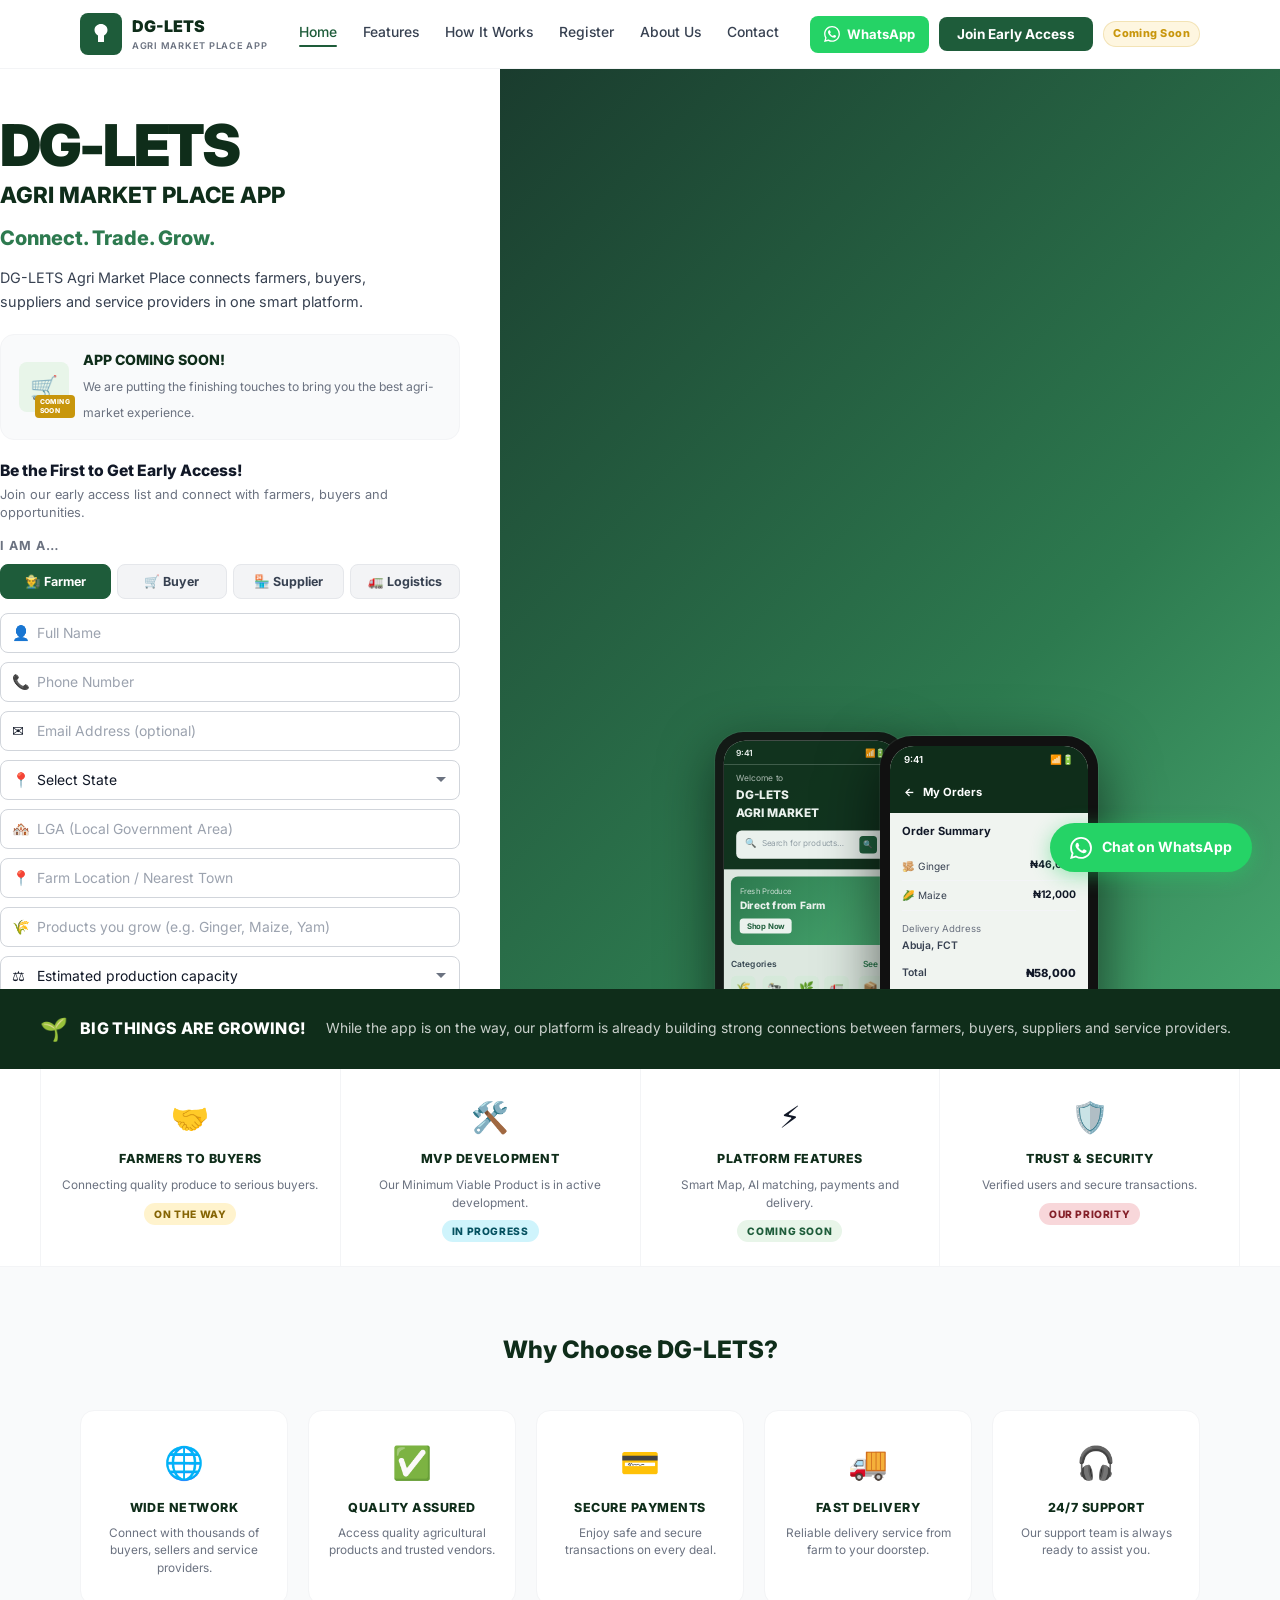
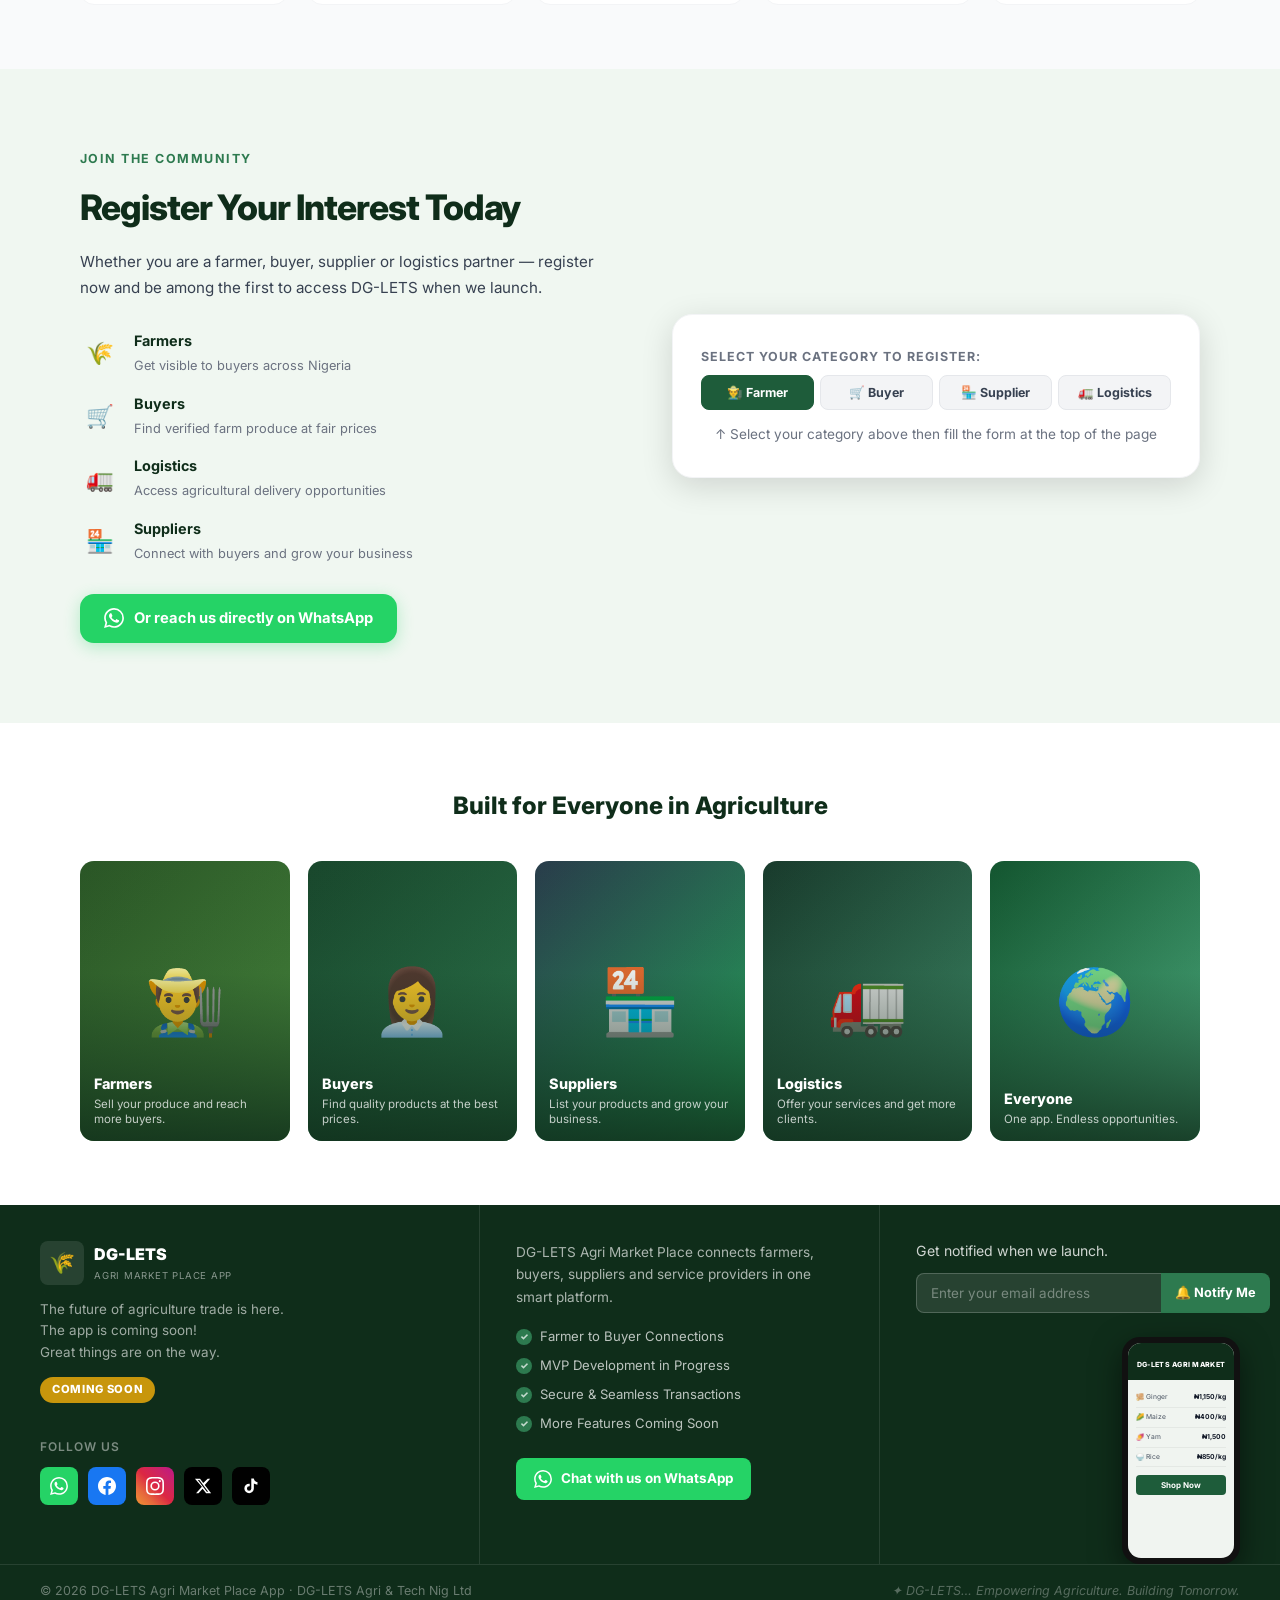
==== commit 1c26abb6: "feat: add TikTok social icon to index and founder pages" ====
--- a/index.html
+++ b/index.html
@@ -487,6 +487,7 @@
           <a href="#" class="social-icon facebook" title="Facebook — Coming Soon"><svg viewBox="0 0 24 24" fill="currentColor" width="18" height="18"><path d="M24 12.073c0-6.627-5.373-12-12-12s-12 5.373-12 12c0 5.99 4.388 10.954 10.125 11.854v-8.385H7.078v-3.47h3.047V9.43c0-3.007 1.792-4.669 4.533-4.669 1.312 0 2.686.235 2.686.235v2.953H15.83c-1.491 0-1.956.925-1.956 1.874v2.25h3.328l-.532 3.47h-2.796v8.385C19.612 23.027 24 18.062 24 12.073z"/></svg></a>
           <a href="#" class="social-icon instagram" title="Instagram — Coming Soon"><svg viewBox="0 0 24 24" fill="currentColor" width="18" height="18"><path d="M12 2.163c3.204 0 3.584.012 4.85.07 3.252.148 4.771 1.691 4.919 4.919.058 1.265.069 1.645.069 4.849 0 3.205-.012 3.584-.069 4.849-.149 3.225-1.664 4.771-4.919 4.919-1.266.058-1.644.07-4.85.07-3.204 0-3.584-.012-4.849-.07-3.26-.149-4.771-1.699-4.919-4.92-.058-1.265-.07-1.644-.07-4.849 0-3.204.013-3.583.07-4.849.149-3.227 1.664-4.771 4.919-4.919 1.266-.057 1.645-.069 4.849-.069zM12 0C8.741 0 8.333.014 7.053.072 2.695.272.273 2.69.073 7.052.014 8.333 0 8.741 0 12c0 3.259.014 3.668.072 4.948.2 4.358 2.618 6.78 6.98 6.98C8.333 23.986 8.741 24 12 24c3.259 0 3.668-.014 4.948-.072 4.354-.2 6.782-2.618 6.979-6.98.059-1.28.073-1.689.073-4.948 0-3.259-.014-3.667-.072-4.947-.196-4.354-2.617-6.78-6.979-6.98C15.668.014 15.259 0 12 0zm0 5.838a6.162 6.162 0 100 12.324 6.162 6.162 0 000-12.324zM12 16a4 4 0 110-8 4 4 0 010 8zm6.406-11.845a1.44 1.44 0 100 2.881 1.44 1.44 0 000-2.881z"/></svg></a>
           <a href="#" class="social-icon twitter" title="Twitter/X — Coming Soon"><svg viewBox="0 0 24 24" fill="currentColor" width="18" height="18"><path d="M18.244 2.25h3.308l-7.227 8.26 8.502 11.24H16.17l-4.714-6.231-5.401 6.231H2.744l7.737-8.835L1.254 2.25H8.08l4.253 5.622zm-1.161 17.52h1.833L7.084 4.126H5.117z"/></svg></a>
+          <a href="#" class="social-icon tiktok" title="TikTok — Coming Soon"><svg viewBox="0 0 24 24" fill="currentColor" width="18" height="18"><path d="M19.59 6.69a4.83 4.83 0 01-3.77-4.25V2h-3.45v13.67a2.89 2.89 0 01-2.88 2.5 2.89 2.89 0 01-2.89-2.89 2.89 2.89 0 012.89-2.89c.28 0 .54.04.79.1V9.01a6.33 6.33 0 00-.79-.05 6.34 6.34 0 00-6.34 6.34 6.34 6.34 0 006.34 6.34 6.34 6.34 0 006.33-6.34V8.69a8.18 8.18 0 004.78 1.52V6.75a4.85 4.85 0 01-1.01-.06z"/></svg></a>
         </div>
       </div>
     </div>
--- a/styles.css
+++ b/styles.css
@@ -335,6 +335,8 @@
 .social-icon.instagram:hover { transform: translateY(-2px); opacity: .85; }
 .social-icon.twitter    { background: #000; }
 .social-icon.twitter:hover { background: #333; transform: translateY(-2px); }
+.social-icon.tiktok     { background: #010101; }
+.social-icon.tiktok:hover { background: #333; transform: translateY(-2px); }
 
 .footer-mid-col { padding: 36px; border-right: 1px solid rgba(255,255,255,.1); }
 .footer-mid-col p { font-size: .85rem; color: rgba(255,255,255,.65); line-height: 1.65; margin-bottom: 18px; }
